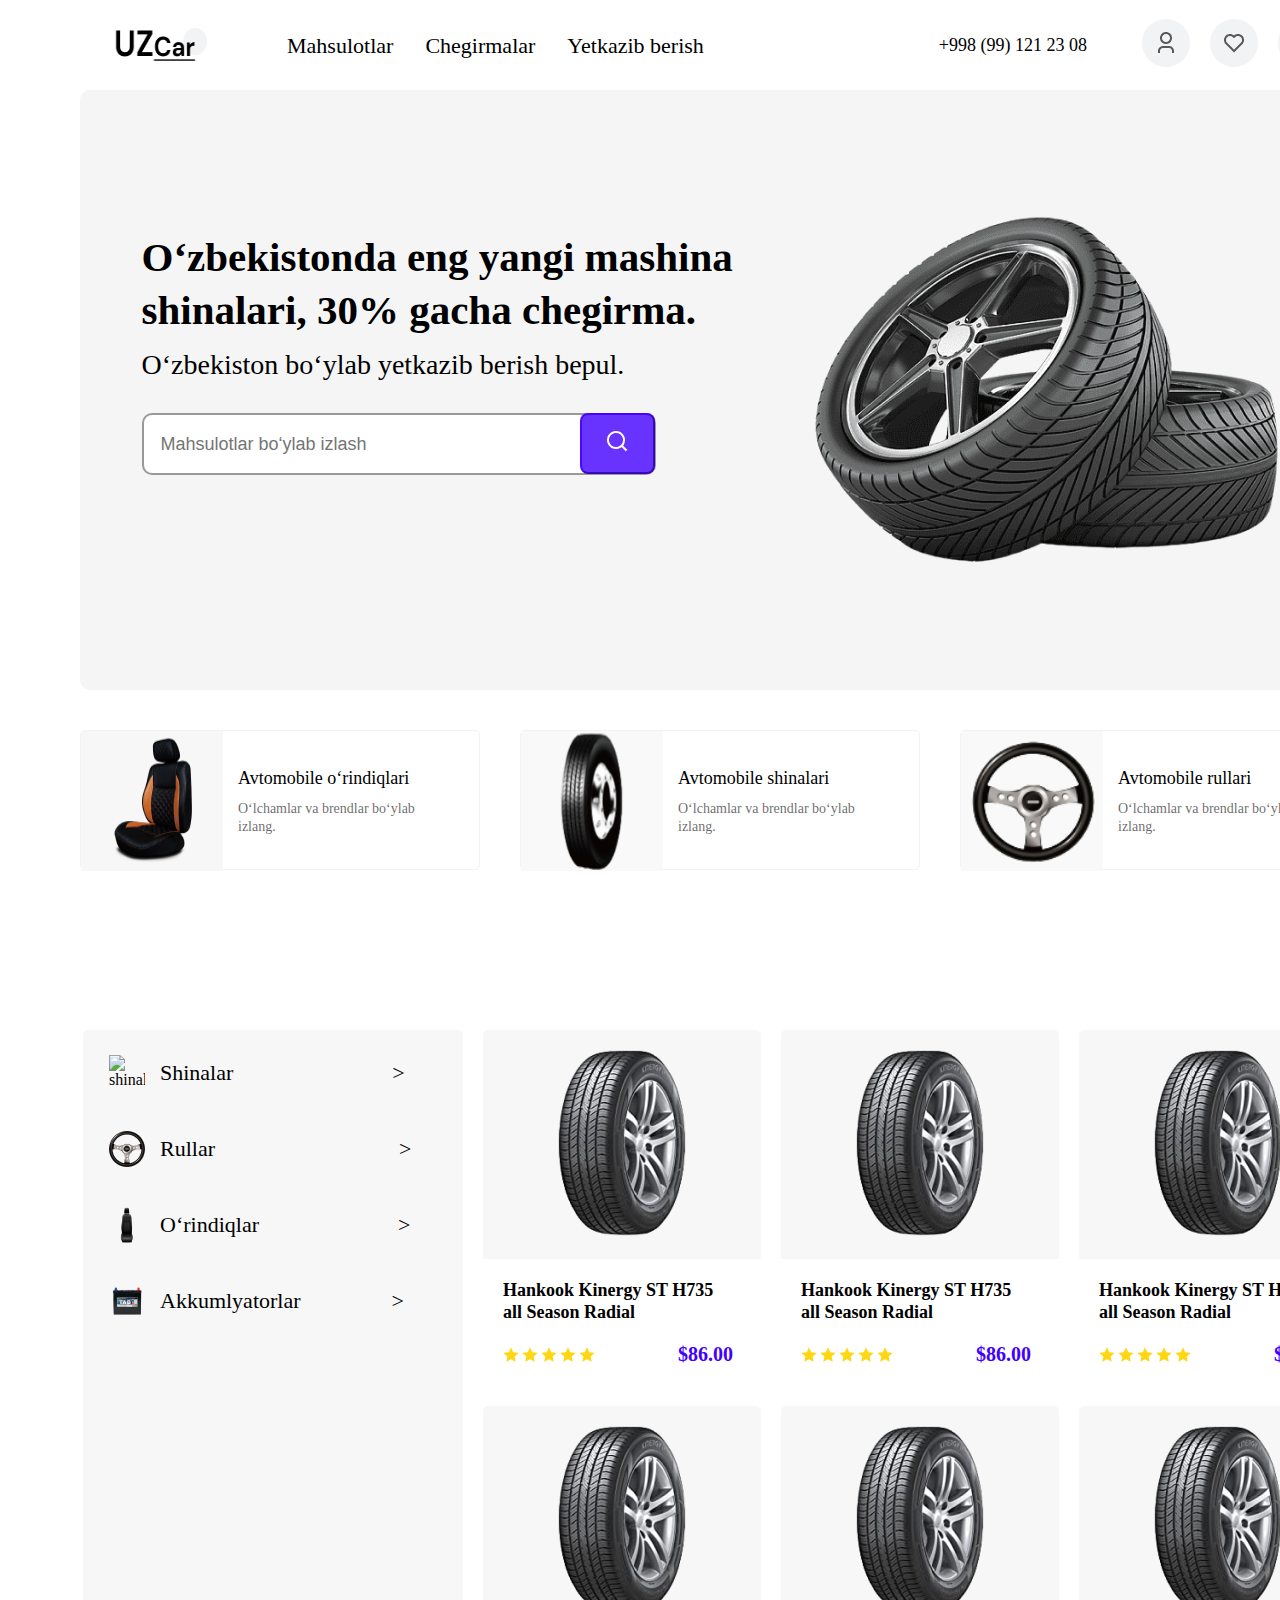
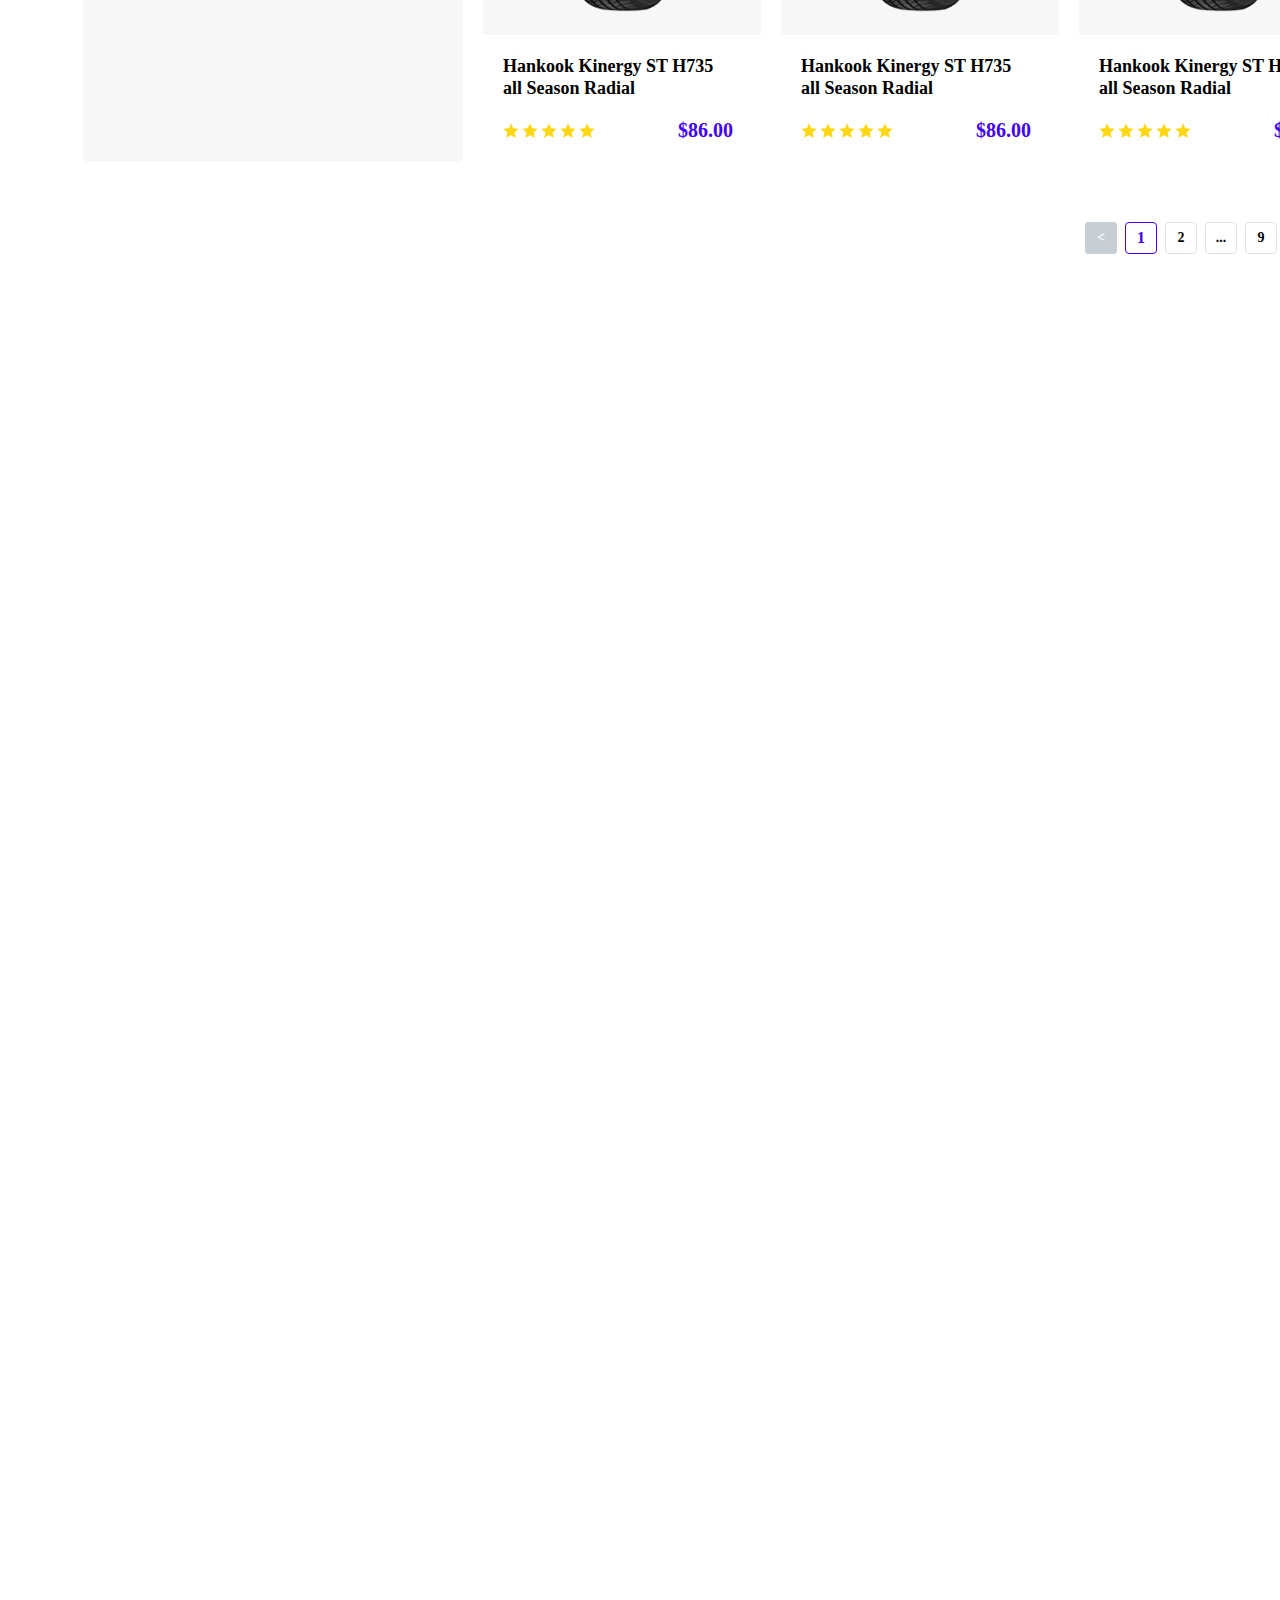
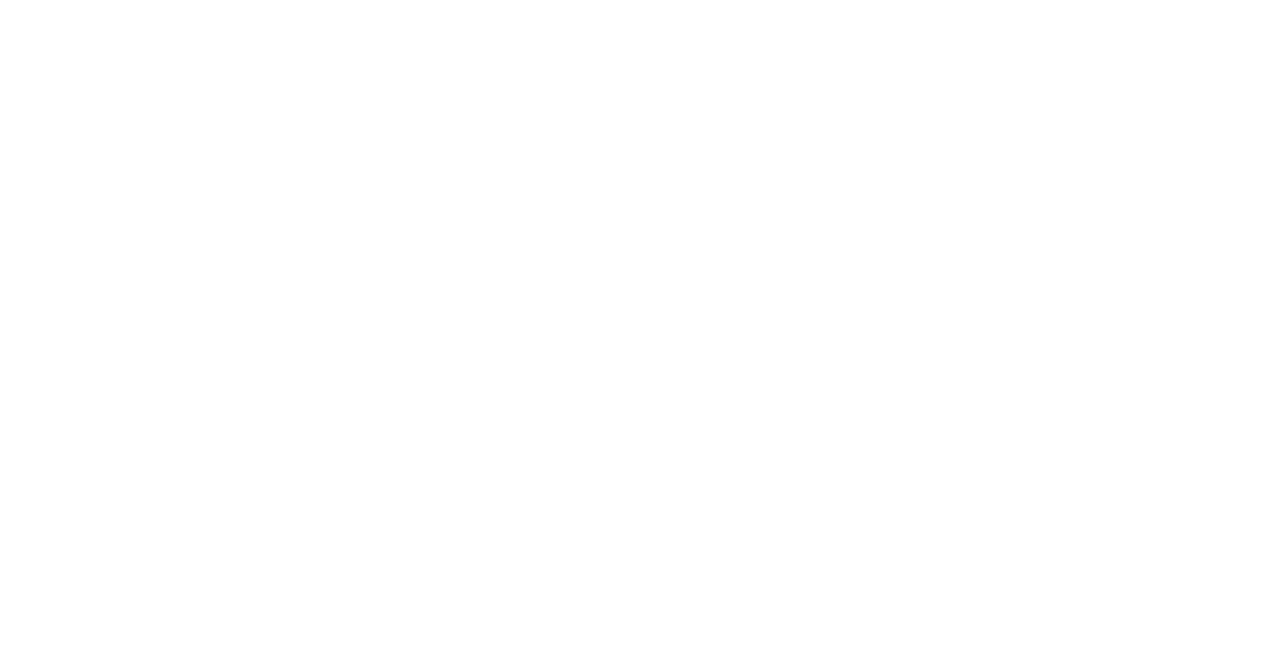
==== index.html @ 14542ab0 "my project" ====
<!DOCTYPE html>
<html lang="en">
<head>
    <meta charset="UTF-8">
    <meta http-equiv="X-UA-Compatible" content="IE=edge">
    <meta name="viewport" content="width=device-width, initial-scale=1.0">
    <title>Document</title>
    <link rel="stylesheet" href="style.css">
</head>
<body>
    <div class="wrapper">
        <header class="header">
            <div><a href="#"><img class="header-logo" src="./img/logo.png" alt="logo"></a></div>
            <div>
                <ul class="header-menu">
                    <li><a href="#">Mahsulotlar</a></li>
                    <li><a href="#">Chegirmalar</a></li>
                    <li><a href="#">Yetkazib berish</a></li>
                </ul>
            </div>
            <div class="header-phone"><a href="tel:+998 (99) 121 23 08">+998 (99) 121 23 08</a></div>
            <div>
                <ul class="header-vector">
                    <li><a href="#"><img src="./img/people.png" alt="people"></a></li>
                    <li><a href="#"><img src="./img/heart.png" alt="heart"></a></li>
                    <li><a href="#"><img src="./img/basket.png" alt="basket"></a></li>
                </ul>
            </div>
        </header>
        <div class="ractangle">
            <div class="ractangle-content">
                <p class="ractangle-content-title">O‘zbekistonda eng yangi mashina shinalari, 30% gacha chegirma.</p>
                <p class="ractangle-content-subtitle">O‘zbekiston bo‘ylab yetkazib berish bepul.</p>
                <div>
                    <input class="ractangle-input" type="search" placeholder="Mahsulotlar bo‘ylab izlash">
                    <button class="ractangle-btn" type="submit"><img src="./img/search.png" alt="search"></button>
                </div>
                <div class="ractangle-shadow"><img class="ractangle-shadow-img" src="./img/shadow.png" alt="shadow"></div>
            </div>
        </div>
        <div class="cards">
            <div class="cards-flex">
                <div class="cards-box"><a href="#"><img class="cards-img" src="img/chair.png" alt="chair"></a>
                    <div>
                        <a href="#"><p class="cards-box-content">Avtomobile o‘rindiqlari</p>
                        <p class="cards-box-content-title">O‘lchamlar va brendlar bo‘ylab izlang.</p></a>
                    </div>
                </div>
                <div class="cards-box"><a href="#"><img class="cards-img" src="img/tire.png" alt="tire"></a>
                    <div>
                        <a href="#"><p class="cards-box-content">Avtomobile shinalari</p>
                        <p class="cards-box-content-title">O‘lchamlar va brendlar bo‘ylab izlang.</p></a>
                    </div>
                </div>
                <div class="cards-box"><a href="#"><img class="cards-img" src="img/steering-wheel.png" alt="steering-wheel"></a>
                    <div>
                        <a href="#"><p class="cards-box-content">Avtomobile rullari</p>
                        <p class="cards-box-content-title">O‘lchamlar va brendlar bo‘ylab izlang.</p></a>
                    </div>
                </div>
            </div>
        </div>
        <section class="catalog">
            <nav class="catalog-menu">
                <div class="catalog-choise">
                    <ul>
                        <a href="#">
                            <li class="catalog-choise-menu"> 
                                <img class="catalog-product" src="/shop/img/shinalar.png" alt="shinalar">
                                <p class="catalog-product-title">Shinalar</p>
                                <p class="catalog-product-title-go">></p>
                            </li></a>
                        <a href="#"><li class="catalog-choise-menu">
                            <img class="catalog-product" src="./img/rullar.png" alt="rullar">
                            <p class="catalog-product-title-content">Rullar</p>
                            <p class="catalog-product-title-go">></p>
                        </li></a>
                        <a href="#"><li class="catalog-choise-menu">
                            <img class="catalog-product" src="./img/carchair.png" alt="carchair">
                            <p class="catalog-product-title-content-go">O‘rindiqlar</p>
                            <p class="catalog-product-title-go">></p>
                        </li></a>
                        <a href="#"><li class="catalog-choise-menu">
                            <img class="catalog-product" src="./img/akkumulator.png" alt="akkumulator">
                            <p class="catalog-product-title-content-go-site">Akkumlyatorlar</p>
                            <p class="catalog-product-title-go">></p>
                        </li></a>
                    </ul>
                </div>
            </nav>
                    <div class="catalog-cards">
                        <ul class="catalog-cards-primer">
                            <li class="catalog-card">
                                <div class="catalog-card-img-size">
                                    <a href="#"><img class="catalog-card-img" src="./img/wheelscatalog.png" alt="wheelscatalog">
                                </div>
                                <div class="catalog-card-content">
                                        <p class="catalog-card-content-title">Hankook Kinergy ST H735 all Season Radial</p></a>
                                    <div class="catalog-popularity">
                                        <img class="catalog-popularity-stars" src="./img/stars.png" alt="stars">
                                        <p class="catalog-popularity-price">$86.00</p>
                                    </div>
                                </div>
                            </li>
                            <li class="catalog-card">
                                <div class="catalog-card-img-size">
                                    <a href="#"><img class="catalog-card-img" src="./img/wheelscatalog.png" alt="wheelscatalog">
                                </div>
                                <div class="catalog-card-content">
                                    <p class="catalog-card-content-title">Hankook Kinergy ST H735 all Season Radial</p></a>
                                    <div class="catalog-popularity">
                                        <img class="catalog-popularity-stars" src="./img/stars.png" alt="stars">
                                        <p class="catalog-popularity-price">$86.00</p>
                                    </div>
                                </div>
                            </li>
                            <li class="catalog-card">
                                <div class="catalog-card-img-size">
                                    <a href="#"><img class="catalog-card-img" src="./img/wheelscatalog.png" alt="wheelscatalog">
                                </div>
                                <div class="catalog-card-content">
                                    <p class="catalog-card-content-title">Hankook Kinergy ST H735 all Season Radial</p></a>
                                    <div class="catalog-popularity">
                                        <img class="catalog-popularity-stars" src="./img/stars.png" alt="stars">
                                        <p class="catalog-popularity-price">$86.00</p>
                                    </div>
                                </div>
                            </li>
                            <li class="catalog-card">
                                <div class="catalog-card-img-size">
                                <a href="#"><img class="catalog-card-img" src="./img/wheelscatalog.png" alt="wheelscatalog">
                                </div>
                                <div class="catalog-card-content">
                                    <p class="catalog-card-content-title">Hankook Kinergy ST H735 all Season Radial</p></a>
                                    <div class="catalog-popularity">
                                        <img class="catalog-popularity-stars" src="./img/stars.png" alt="stars">
                                        <p class="catalog-popularity-price">$86.00</p>
                                    </div>
                                </div>
                            </li>
                            <li class="catalog-card">
                                <div class="catalog-card-img-size">
                                    <a href="#"><img class="catalog-card-img" src="./img/wheelscatalog.png" alt="wheelscatalog">
                                </div>
                                    <div class="catalog-card-content">
                                        <p class="catalog-card-content-title">Hankook Kinergy ST H735 all Season Radial</p></a>
                                        <div class="catalog-popularity">
                                            <img class="catalog-popularity-stars" src="./img/stars.png" alt="stars">
                                            <p class="catalog-popularity-price">$86.00</p>
                                    </div>
                                </div>
                            </li>
                            <li class="catalog-card">
                                <div class="catalog-card-img-size">
                                    <a href="#"><img class="catalog-card-img" src="./img/wheelscatalog.png" alt="wheelscatalog">
                                </div>
                                <div class="catalog-card-content">
                                    <p class="catalog-card-content-title">Hankook Kinergy ST H735 all Season Radial</p></a>
                                    <div class="catalog-popularity">
                                        <img class="catalog-popularity-stars" src="./img/stars.png" alt="stars">
                                        <p class="catalog-popularity-price">$86.00</p>
                                    </div>
                                </div>
                            </li>
                        </ul>
                        <nav class="catalog-navigation">
                            <ul class="catalog-navigation-content">
                                <li class="catalog-navigation-content-title">
                                    <div class="catalog-navigation-background"><a class="catalog-navigation-text" href="#">&lt;</a></div></li>
                                <li class="catalog-navigation-content-subtitle">
                                    <div class="catalog-navigation-background-one"><a class="catalog-navigation-text-one" href="#">1</a></div></li>
                                <li class="catalog-navigation-content-title-number">
                                    <div class="catalog-navigation-background-black"><a href="#">2</a></div></li>
                                <li class="catalog-navigation-content-title-number">
                                    <div class="catalog-navigation-background-black"><a href="#">...</a></div></li>
                                <li class="catalog-navigation-content-title-number">
                                    <div class="catalog-navigation-background-black"><a href="#">9</a></div></li>
                                <li class="catalog-navigation-content-title-number">
                                    <div class="catalog-navigation-background-black"><a href="#">10</a></div></li>
                                <li class="catalog-navigation-content-title-stop">
                                    <div class="catalog-navigation-background-end"><a class="catalog-navigation-text-end" href="#">></a></div></li>
                            </ul>
                        </nav>
                    </div>  
        </section>
    </div>
</body>
</html>
---- style.css ----
* {
  margin: 0;
  padding: 0;
  box-sizing: border-box;
}

@font-face {
  font-family: "DMSans";
  src: url(./fonts/DMSans-regular.ttf);
}
.wrapper {
  width: 1440px;
  height: 3872px;
  font-family: "DMSans";
}

li {
  list-style-type: none;
}

a {
  text-decoration: none;
  color: black;
}

* {
  margin: 0;
  padding: 0;
  box-sizing: border-box;
}

.header {
  display: flex;
  align-items: center;
  justify-content: center;
}

.header {
  width: 1440px;
  height: 90px;
}
.header-logo {
  width: 93px;
  height: 47px;
  margin-right: 80px;
}
.header-menu {
  display: flex;
  gap: 32px;
  font-weight: 500;
  margin-right: 235px;
  font-size: 22px;
  line-height: 29px;
}
.header-phone {
  font-weight: 500;
  font-size: 18px;
  line-height: 23px;
  margin-right: 55px;
}
.header-vector {
  display: flex;
  gap: 20px;
}

.ractangle {
  width: 1281px;
  height: 600px;
  margin-left: auto;
  margin-right: auto;
  background-color: #F5F5F5;
  border-radius: 10px;
  background-image: url(img/wheels.png);
  background-repeat: no-repeat;
  background-position: 550px 95px;
}
.ractangle-content {
  padding-top: 141px;
  padding-left: 62px;
  position: absolute;
  z-index: 1;
}
.ractangle-content-title {
  font-weight: 700;
  font-size: 41px;
  line-height: 53px;
  width: 627px;
  margin-bottom: 10px;
}
.ractangle-content-subtitle {
  font-weight: 400;
  font-size: 28px;
  line-height: 36px;
  margin-bottom: 30px;
}
.ractangle-input {
  width: 514px;
  height: 62px;
  border: 2px solid rgba(0, 0, 0, 0.4);
  border-radius: 10px;
  font-size: 18px;
  line-height: 23px;
  padding-left: 17px;
  padding-right: 80px;
  position: absolute;
}
.ractangle-btn {
  width: 75px;
  height: 61px;
  background: rgba(66, 0, 255, 0.8);
  border-radius: 8px;
  border-color: rgba(66, 0, 255, 0.8);
  font-size: 20px;
  z-index: 1;
  position: relative;
  margin-left: 438px;
}
.ractangle-shadow {
  width: 1281px;
  height: 102px;
}
.ractangle-shadow-img {
  width: 583px;
  height: 105px;
  padding-left: 630px;
}

* {
  padding: 0;
  margin: 0;
  box-sizing: border-box;
}

.cards {
  width: 100%;
  height: 260px;
  display: flex;
  justify-content: center;
  padding-top: 40px;
  margin-bottom: 80px;
}
.cards-flex {
  display: flex;
  gap: 40px;
}
.cards-img {
  width: 142px;
  height: 140px;
  float: left;
  background: #F9F9F9;
  margin-right: 15px;
}
.cards-box {
  width: 400px;
  height: 140px;
  background: #FFFFFF;
  border: 1.5px solid #F2F2F2;
  border-radius: 5px;
}
.cards-box-content {
  font-weight: 500;
  font-size: 18px;
  line-height: 23px;
  margin-top: 36px;
  margin-bottom: 10px;
  font-family: "DM Sans";
}
.cards-box-content-title {
  font-size: 14px;
  line-height: 18px;
  color: rgba(0, 0, 0, 0.6);
  margin-right: 33px;
  font-family: "DM Sans";
  font-weight: 500;
}

* {
  margin: 0;
  padding: 0;
  box-sizing: border-box;
}

.catalog-product-title-content-go-site, .catalog-product-title-content-go, .catalog-product-title-content, .catalog-product-title {
  font-weight: 500;
  font-size: 22px;
  line-height: 20px;
  display: flex;
  align-items: center;
}

.catalog-navigation-background-one, .catalog-navigation-background-black, .catalog-navigation-background-end, .catalog-navigation-background {
  width: 32px;
  height: 32px;
  display: flex;
  justify-content: center;
  align-items: center;
  border-radius: 4px;
}

.catalog {
  width: 1274px;
  height: 804px;
  margin-left: auto;
  margin-right: auto;
  display: flex;
}
.catalog-menu {
  width: 380px;
  height: 732px;
  background: #F7F7F7;
  border-radius: 5px;
}
.catalog-choise-menu {
  width: 358px;
  height: 76px;
  display: flex;
  padding-top: 10px;
  padding-left: 11px;
  border-radius: 5px;
}
.catalog-choise-menu:hover {
  background-color: #4200FF;
  color: white;
}
.catalog-product {
  width: 36px;
  height: 36px;
  margin: 15px;
}
.catalog-product-title {
  margin-right: 159px;
}
.catalog-product-title-content {
  margin-right: 184px;
}
.catalog-product-title-content-go {
  margin-right: 139px;
}
.catalog-product-title-content-go-site {
  margin-right: 91px;
}
.catalog-product-title-go {
  font-size: 22px;
  display: flex;
  align-items: center;
}
.catalog-cards {
  width: 894px;
  height: 734px;
  display: flex;
  flex-wrap: wrap;
  gap: 20px;
}
.catalog-cards-primer {
  display: flex;
  flex-wrap: wrap;
  gap: 20px;
  margin-left: 20px;
}
.catalog-card {
  width: 278px;
  height: 356px;
}
.catalog-card-img {
  width: 128px;
  height: 186px;
}
.catalog-card-img-size {
  width: 278px;
  height: 229px;
  background: #F7F7F7;
  border-radius: 5px 5px 0px 0px;
  display: flex;
  justify-content: center;
  align-items: center;
}
.catalog-card-content {
  width: 222px;
  margin: 20px 20px;
}
.catalog-card-content-title {
  font-size: 18px;
  line-height: 22px;
  font-weight: bold;
}
.catalog-popularity {
  display: flex;
  gap: 83px;
}
.catalog-popularity-stars {
  width: 92px;
  height: 16px;
  margin-top: 24px;
}
.catalog-popularity-price {
  font-weight: bold;
  font-size: 20px;
  line-height: 23px;
  color: #4200FF;
  margin-top: 20px;
}
.catalog-navigation {
  width: 100%;
  display: flex;
  justify-content: flex-end;
  padding-top: 40px;
}
.catalog-navigation-text {
  color: white;
  font-size: 14px;
  line-height: 20px;
  font-weight: bold;
}
.catalog-navigation-text-one {
  color: #4200FF;
  font-weight: bold;
}
.catalog-navigation-text-end {
  color: #C4CDD5;
  font-size: 14px;
  line-height: 20px;
  font-weight: bold;
}
.catalog-navigation-background {
  background-color: #919EAB;
  border-color: #919EAB;
}
.catalog-navigation-background-end {
  border: 1px solid #DFE3E8;
}
.catalog-navigation-background-black {
  border: 1px solid #DFE3E8;
  font-size: 14px;
  line-height: 20px;
  font-weight: bold;
}
.catalog-navigation-background-one {
  border: 1px solid #4200FF;
}
.catalog-navigation-content {
  display: flex;
  flex-wrap: wrap;
  gap: 8px;
}
.catalog-navigation-content-title {
  background: #919EAB;
  opacity: 0.5;
  border-radius: 4px;
}/*# sourceMappingURL=style.css.map */
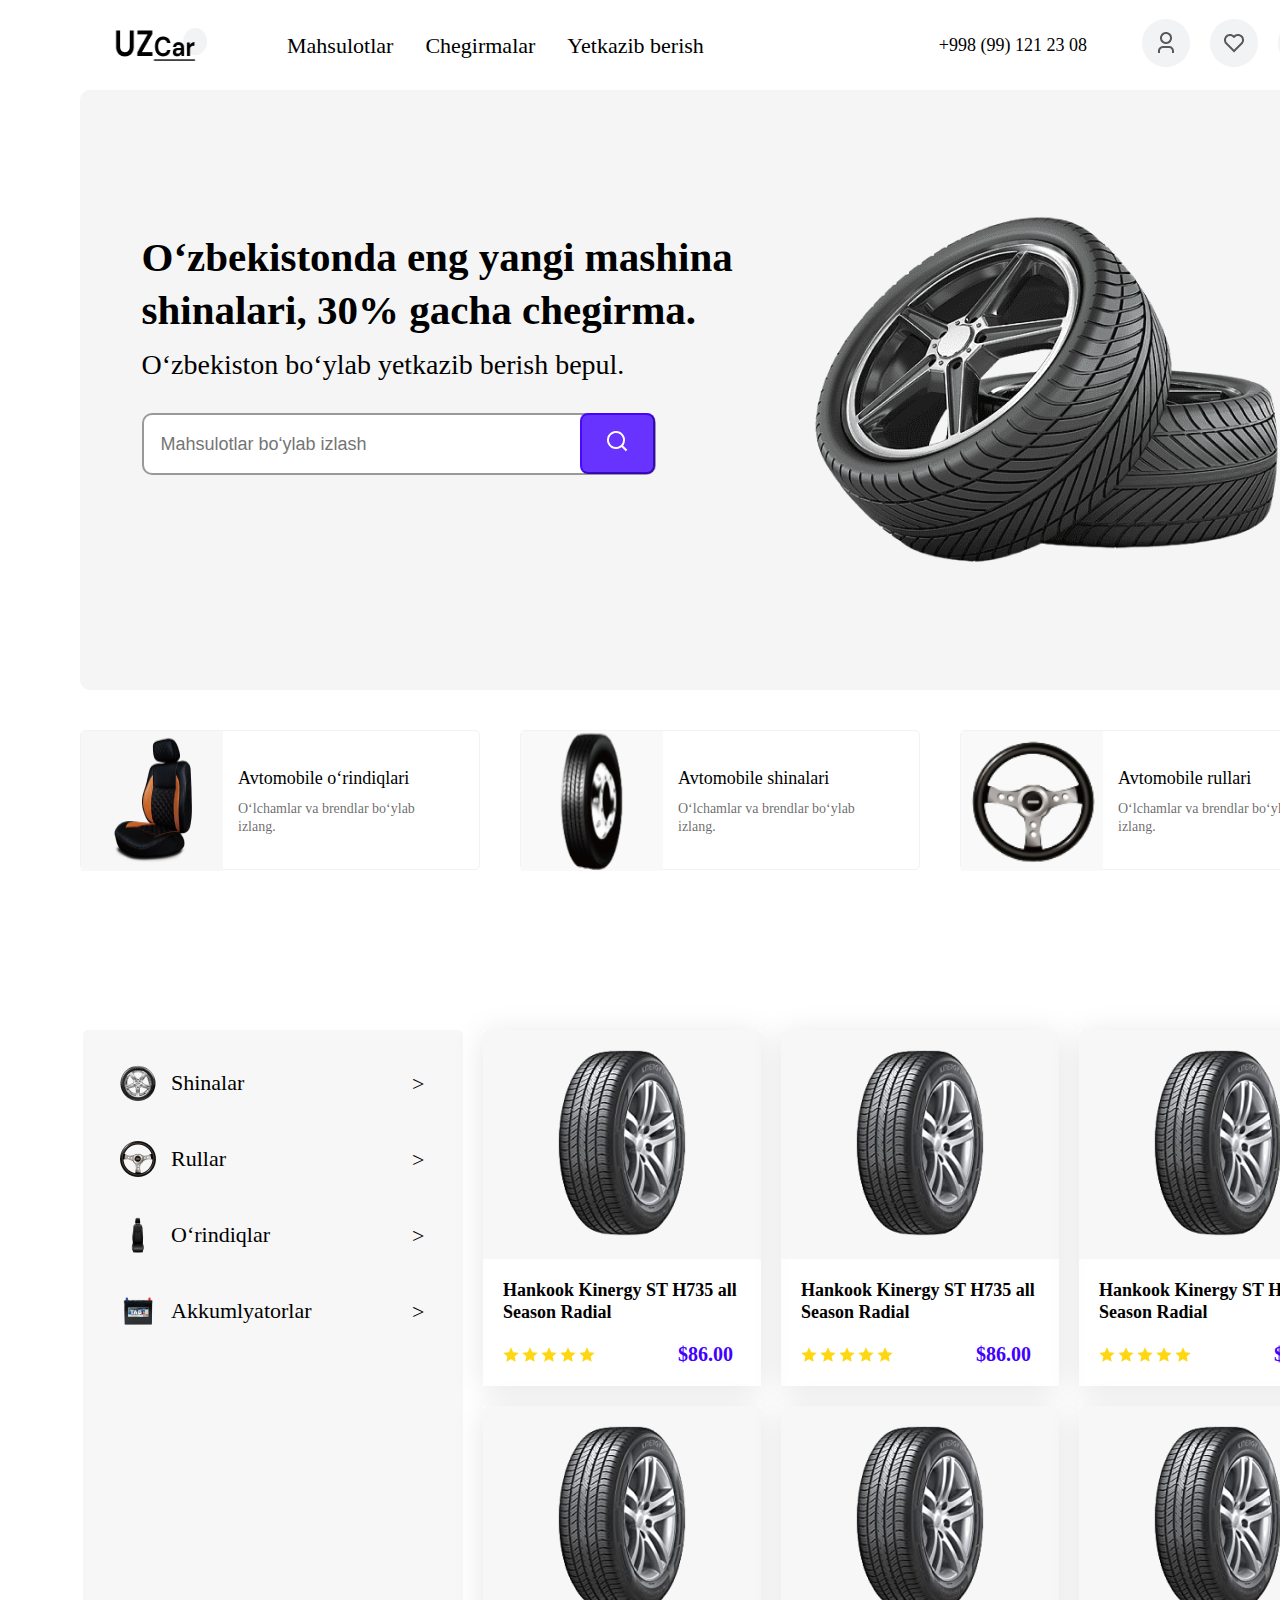
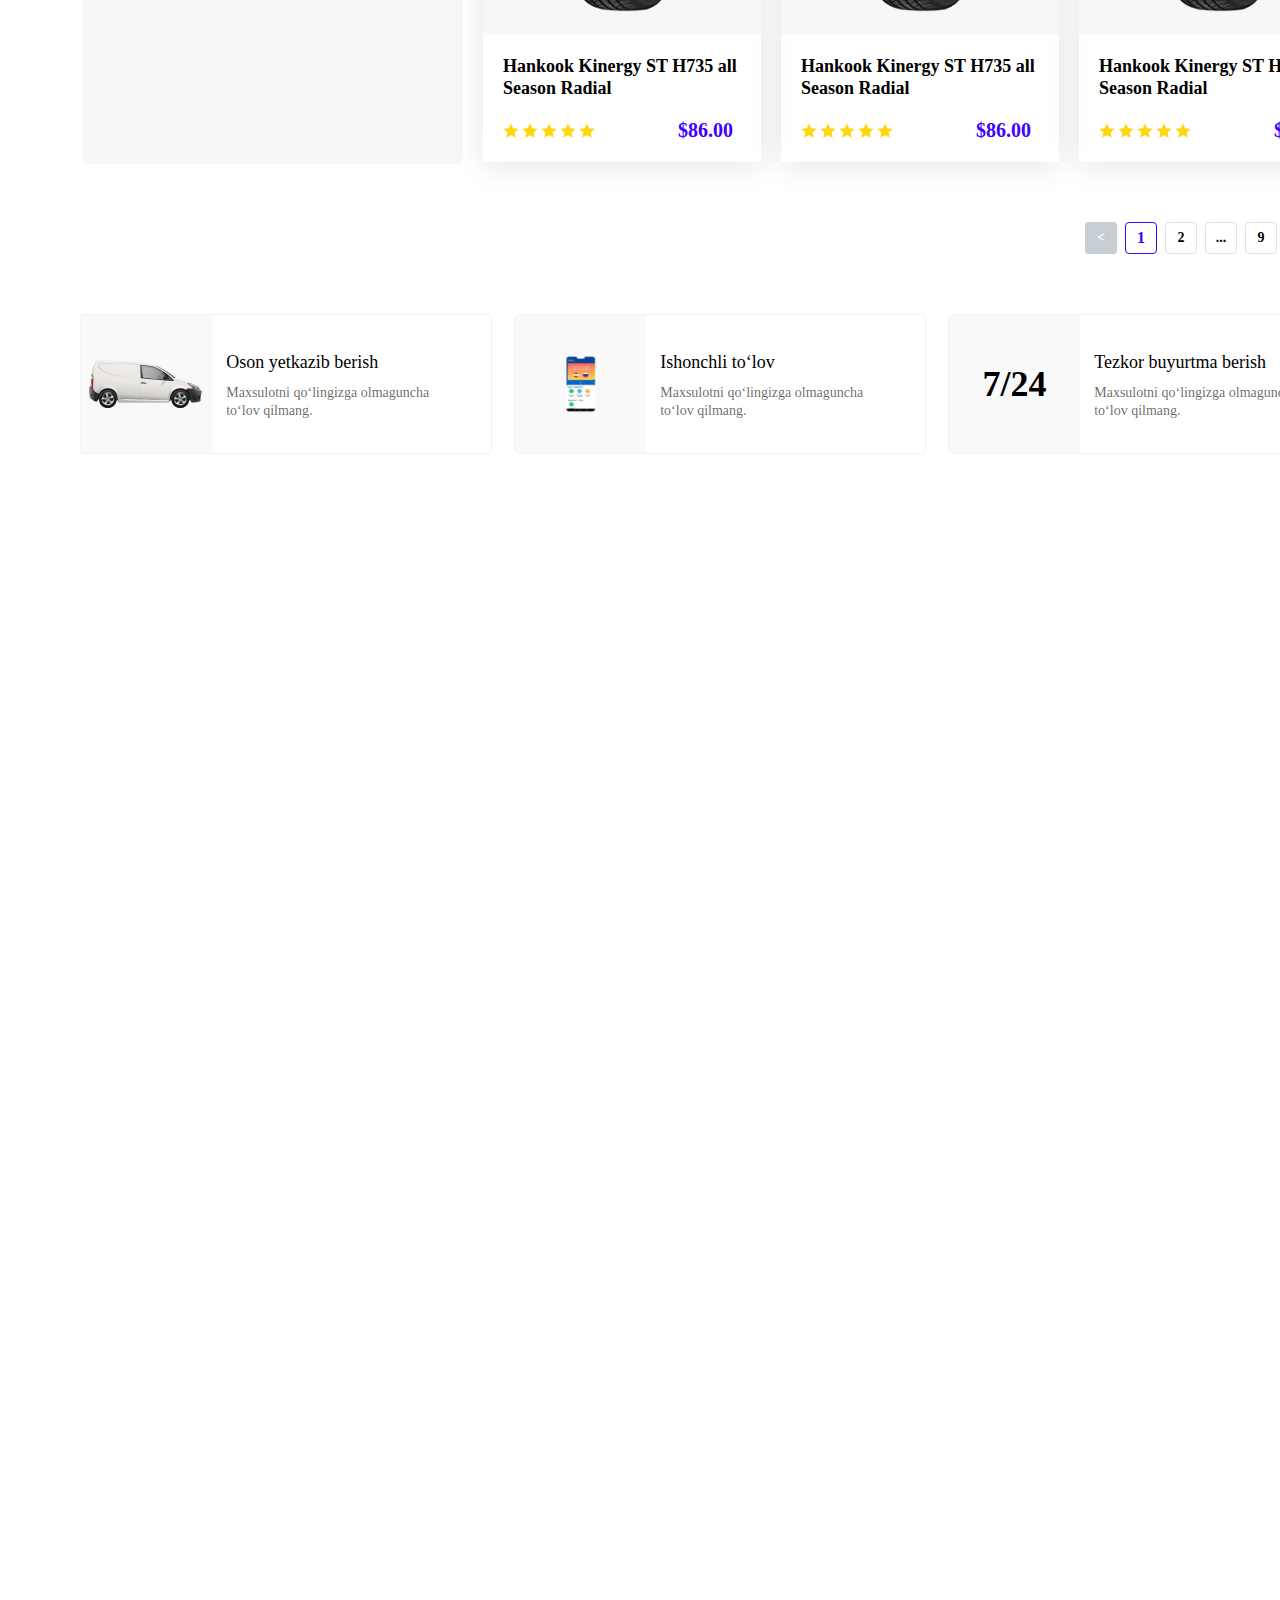
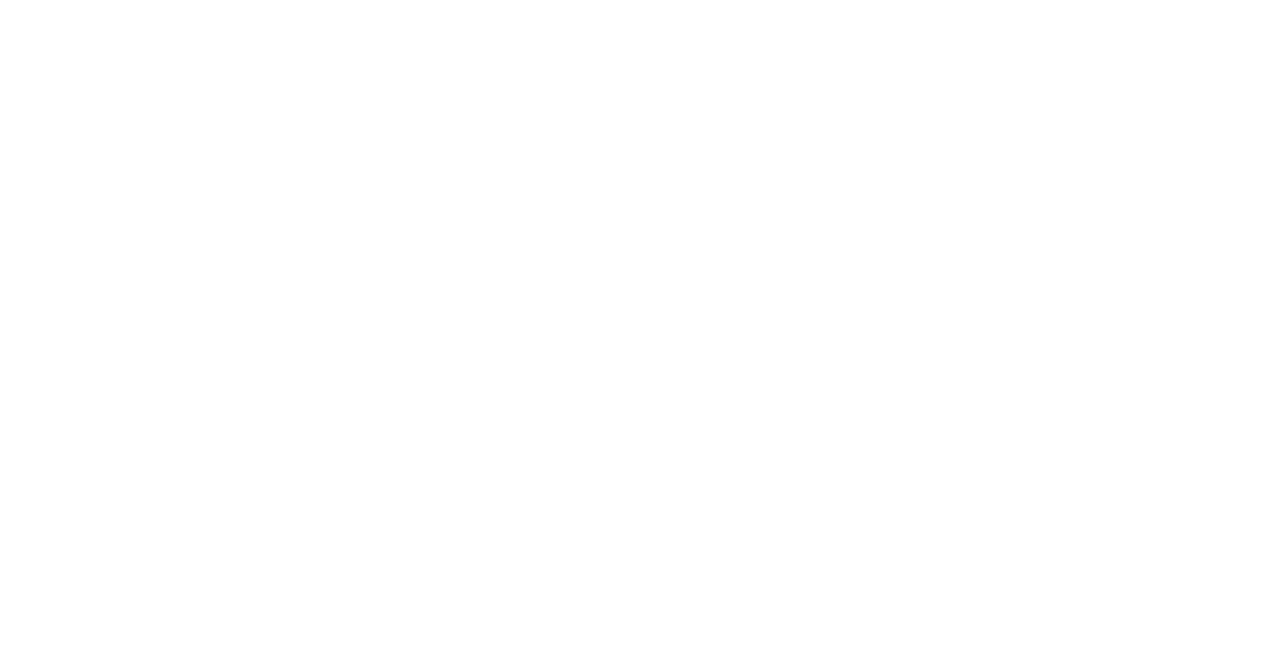
==== commit 6a1cbcae: "section servise" ====
--- a/index.html
+++ b/index.html
@@ -62,127 +62,177 @@
         </div>
         <section class="catalog">
             <nav class="catalog-menu">
-                <div class="catalog-choise">
+                <div class="catalog-choise-menu-cursor">
                     <ul>
-                        <a href="#">
-                            <li class="catalog-choise-menu"> 
-                                <img class="catalog-product" src="/shop/img/shinalar.png" alt="shinalar">
-                                <p class="catalog-product-title">Shinalar</p>
-                                <p class="catalog-product-title-go">></p>
-                            </li></a>
-                        <a href="#"><li class="catalog-choise-menu">
-                            <img class="catalog-product" src="./img/rullar.png" alt="rullar">
-                            <p class="catalog-product-title-content">Rullar</p>
-                            <p class="catalog-product-title-go">></p>
-                        </li></a>
-                        <a href="#"><li class="catalog-choise-menu">
-                            <img class="catalog-product" src="./img/carchair.png" alt="carchair">
-                            <p class="catalog-product-title-content-go">O‘rindiqlar</p>
-                            <p class="catalog-product-title-go">></p>
-                        </li></a>
-                        <a href="#"><li class="catalog-choise-menu">
-                            <img class="catalog-product" src="./img/akkumulator.png" alt="akkumulator">
-                            <p class="catalog-product-title-content-go-site">Akkumlyatorlar</p>
-                            <p class="catalog-product-title-go">></p>
-                        </li></a>
+                        <li class="catalog-choise-menu">
+                            <div>
+                                <a class="catalog-choise-menu-products" href="#">
+                                    <img class="catalog-product" src="./img/shinalar.png" alt="shinalar">
+                                    <p class="catalog-product-title">Shinalar</p>
+                                </a>
+                            </div>
+                        </li>
+                        <li class="catalog-choise-menu">
+                            <div>
+                                <a class="catalog-choise-menu-products" href="#">
+                                    <img class="catalog-product" src="./img/rullar.png" alt="rullar">
+                                    <p class="catalog-product-title">Rullar</p>
+                                </a>
+                            </div>
+                        </li>
+                        <li class="catalog-choise-menu">
+                            <div>
+                                <a class="catalog-choise-menu-products" href="#">
+                                    <img class="catalog-product" src="./img/carchair.png" alt="carchair">
+                                    <p class="catalog-product-title">O‘rindiqlar</p>
+                                </a>
+                            </div>
+                        </li>
+                        <li class="catalog-choise-menu">
+                            <div>
+                                <a class="catalog-choise-menu-products" href="#">
+                                    <img class="catalog-product" src="./img/akkumulator.png" alt="akkumulator">
+                                    <p class="catalog-product-title">Akkumlyatorlar</p>
+                                </a>
+                            </div>
+                        </li>
                     </ul>
                 </div>
             </nav>
-                    <div class="catalog-cards">
-                        <ul class="catalog-cards-primer">
-                            <li class="catalog-card">
-                                <div class="catalog-card-img-size">
-                                    <a href="#"><img class="catalog-card-img" src="./img/wheelscatalog.png" alt="wheelscatalog">
-                                </div>
-                                <div class="catalog-card-content">
-                                        <p class="catalog-card-content-title">Hankook Kinergy ST H735 all Season Radial</p></a>
-                                    <div class="catalog-popularity">
-                                        <img class="catalog-popularity-stars" src="./img/stars.png" alt="stars">
-                                        <p class="catalog-popularity-price">$86.00</p>
-                                    </div>
-                                </div>
-                            </li>
-                            <li class="catalog-card">
-                                <div class="catalog-card-img-size">
-                                    <a href="#"><img class="catalog-card-img" src="./img/wheelscatalog.png" alt="wheelscatalog">
-                                </div>
-                                <div class="catalog-card-content">
-                                    <p class="catalog-card-content-title">Hankook Kinergy ST H735 all Season Radial</p></a>
-                                    <div class="catalog-popularity">
-                                        <img class="catalog-popularity-stars" src="./img/stars.png" alt="stars">
-                                        <p class="catalog-popularity-price">$86.00</p>
-                                    </div>
-                                </div>
-                            </li>
-                            <li class="catalog-card">
-                                <div class="catalog-card-img-size">
-                                    <a href="#"><img class="catalog-card-img" src="./img/wheelscatalog.png" alt="wheelscatalog">
-                                </div>
-                                <div class="catalog-card-content">
-                                    <p class="catalog-card-content-title">Hankook Kinergy ST H735 all Season Radial</p></a>
-                                    <div class="catalog-popularity">
-                                        <img class="catalog-popularity-stars" src="./img/stars.png" alt="stars">
-                                        <p class="catalog-popularity-price">$86.00</p>
-                                    </div>
-                                </div>
-                            </li>
-                            <li class="catalog-card">
-                                <div class="catalog-card-img-size">
-                                <a href="#"><img class="catalog-card-img" src="./img/wheelscatalog.png" alt="wheelscatalog">
-                                </div>
-                                <div class="catalog-card-content">
-                                    <p class="catalog-card-content-title">Hankook Kinergy ST H735 all Season Radial</p></a>
-                                    <div class="catalog-popularity">
-                                        <img class="catalog-popularity-stars" src="./img/stars.png" alt="stars">
-                                        <p class="catalog-popularity-price">$86.00</p>
-                                    </div>
-                                </div>
-                            </li>
-                            <li class="catalog-card">
-                                <div class="catalog-card-img-size">
-                                    <a href="#"><img class="catalog-card-img" src="./img/wheelscatalog.png" alt="wheelscatalog">
-                                </div>
-                                    <div class="catalog-card-content">
-                                        <p class="catalog-card-content-title">Hankook Kinergy ST H735 all Season Radial</p></a>
-                                        <div class="catalog-popularity">
-                                            <img class="catalog-popularity-stars" src="./img/stars.png" alt="stars">
-                                            <p class="catalog-popularity-price">$86.00</p>
-                                    </div>
-                                </div>
-                            </li>
-                            <li class="catalog-card">
-                                <div class="catalog-card-img-size">
-                                    <a href="#"><img class="catalog-card-img" src="./img/wheelscatalog.png" alt="wheelscatalog">
-                                </div>
-                                <div class="catalog-card-content">
-                                    <p class="catalog-card-content-title">Hankook Kinergy ST H735 all Season Radial</p></a>
-                                    <div class="catalog-popularity">
-                                        <img class="catalog-popularity-stars" src="./img/stars.png" alt="stars">
-                                        <p class="catalog-popularity-price">$86.00</p>
-                                    </div>
-                                </div>
-                            </li>
-                        </ul>
-                        <nav class="catalog-navigation">
-                            <ul class="catalog-navigation-content">
-                                <li class="catalog-navigation-content-title">
-                                    <div class="catalog-navigation-background"><a class="catalog-navigation-text" href="#">&lt;</a></div></li>
-                                <li class="catalog-navigation-content-subtitle">
-                                    <div class="catalog-navigation-background-one"><a class="catalog-navigation-text-one" href="#">1</a></div></li>
-                                <li class="catalog-navigation-content-title-number">
-                                    <div class="catalog-navigation-background-black"><a href="#">2</a></div></li>
-                                <li class="catalog-navigation-content-title-number">
-                                    <div class="catalog-navigation-background-black"><a href="#">...</a></div></li>
-                                <li class="catalog-navigation-content-title-number">
-                                    <div class="catalog-navigation-background-black"><a href="#">9</a></div></li>
-                                <li class="catalog-navigation-content-title-number">
-                                    <div class="catalog-navigation-background-black"><a href="#">10</a></div></li>
-                                <li class="catalog-navigation-content-title-stop">
-                                    <div class="catalog-navigation-background-end"><a class="catalog-navigation-text-end" href="#">></a></div></li>
-                            </ul>
-                        </nav>
-                    </div>  
+            <div class="catalog-cards">
+                <div class="catalog-cards-primer">
+                    <div class="catalog-card">
+                        <div class="catalog-card-img-size">
+                            <a href="#"><img class="catalog-card-img" src="./img/wheelscatalog.png" alt="wheelscatalog">
+                        </div>
+                        <div class="catalog-card-content">
+                                <p class="catalog-card-content-title">Hankook Kinergy ST H735 all Season Radial</p></a>
+                            <div class="catalog-popularity">
+                                <img class="catalog-popularity-stars" src="./img/stars.png" alt="stars">
+                                <p class="catalog-popularity-price">$86.00</p>
+                            </div>
+                        </div>
+                    </div>
+                    <div class="catalog-card">
+                        <div class="catalog-card-img-size">
+                            <a href="#"><img class="catalog-card-img" src="./img/wheelscatalog.png" alt="wheelscatalog">
+                        </div>
+                        <div class="catalog-card-content">
+                            <p class="catalog-card-content-title">Hankook Kinergy ST H735 all Season Radial</p></a>
+                            <div class="catalog-popularity">
+                                <img class="catalog-popularity-stars" src="./img/stars.png" alt="stars">
+                                <p class="catalog-popularity-price">$86.00</p>
+                            </div>
+                        </div>
+                    </div>
+                    <div class="catalog-card">
+                        <div class="catalog-card-img-size">
+                            <a href="#"><img class="catalog-card-img" src="./img/wheelscatalog.png" alt="wheelscatalog">
+                        </div>
+                        <div class="catalog-card-content">
+                            <p class="catalog-card-content-title">Hankook Kinergy ST H735 all Season Radial</p></a>
+                            <div class="catalog-popularity">
+                                <img class="catalog-popularity-stars" src="./img/stars.png" alt="stars">
+                                <p class="catalog-popularity-price">$86.00</p>
+                            </div>
+                        </div>
+                    </div>
+                    <div class="catalog-card">
+                        <div class="catalog-card-img-size">
+                        <a href="#"><img class="catalog-card-img" src="./img/wheelscatalog.png" alt="wheelscatalog">
+                        </div>
+                        <div class="catalog-card-content">
+                            <p class="catalog-card-content-title">Hankook Kinergy ST H735 all Season Radial</p></a>
+                            <div class="catalog-popularity">
+                                <img class="catalog-popularity-stars" src="./img/stars.png" alt="stars">
+                                <p class="catalog-popularity-price">$86.00</p>
+                            </div>
+                        </div>
+                    </div>
+                    <div class="catalog-card">
+                        <div class="catalog-card-img-size">
+                            <a href="#"><img class="catalog-card-img" src="./img/wheelscatalog.png" alt="wheelscatalog">
+                        </div>
+                        <div class="catalog-card-content">
+                            <p class="catalog-card-content-title">Hankook Kinergy ST H735 all Season Radial</p></a>
+                            <div class="catalog-popularity">
+                                <img class="catalog-popularity-stars" src="./img/stars.png" alt="stars">
+                                <p class="catalog-popularity-price">$86.00</p>
+                            </div>
+                        </div>
+                    </div>
+                    <div class="catalog-card">
+                        <div class="catalog-card-img-size">
+                            <a href="#"><img class="catalog-card-img" src="./img/wheelscatalog.png" alt="wheelscatalog">
+                        </div>
+                        <div class="catalog-card-content">
+                            <p class="catalog-card-content-title">Hankook Kinergy ST H735 all Season Radial</p></a>
+                            <div class="catalog-popularity">
+                                <img class="catalog-popularity-stars" src="./img/stars.png" alt="stars">
+                                <p class="catalog-popularity-price">$86.00</p>
+                            </div>
+                        </div>
+                    </div>
+                </div>
+                <div class="catalog-navigation">
+                    <div class="catalog-navigation-content">
+                        <div class="catalog-navigation-content-title">
+                            <div class="catalog-navigation-background"><a class="catalog-navigation-text" href="#">&lt;</a></div>
+                        </div>
+                        <div class="catalog-navigation-content-subtitle">
+                            <div class="catalog-navigation-background-one"><a class="catalog-navigation-text-one" href="#">1</a></div>
+                        </div>
+                        <div class="catalog-navigation-content-title-number">
+                            <div class="catalog-navigation-background-black"><a href="#">2</a></div>
+                        </div>
+                        <div class="catalog-navigation-content-title-number">
+                            <div class="catalog-navigation-background-black"><a href="#">...</a></div>
+                        </div>
+                        <div class="catalog-navigation-content-title-number">
+                            <div class="catalog-navigation-background-black"><a href="#">9</a></div>
+                        </div>
+                        <div class="catalog-navigation-content-title-number">
+                            <div class="catalog-navigation-background-black"><a href="#">10</a></div>
+                        </div>
+                        <div class="catalog-navigation-content-title-stop">
+                            <div class="catalog-navigation-background-end"><a class="catalog-navigation-text-end" href="#">&gt;</a></div>
+                        </div>
+                    </div>
+                </div>  
+            </div>
         </section>
+        <section class="service">
+            <div class="service-flex">
+                <div class="service-border">
+                    <div class="service-img-background">
+                        <img class="service-img" src="./img/bus.png" alt="bus">
+                    </div>
+                    <div class="service-content">
+                        <p class="service-content-title">Oson yetkazib berish</p>
+                        <p class="service-content-subtitle">Maxsulotni qo‘lingizga olmaguncha to‘lov qilmang.</p>
+                    </div>
+                </div>
+                <div class="service-border">
+                    <div class="service-img-background">
+                        <img class="service-img" src="./img/phone.png" alt="phone">
+                    </div>
+                    <div class="service-content">
+                        <p class="service-content-title">Ishonchli to‘lov</p>
+                        <p class="service-content-subtitle">Maxsulotni qo‘lingizga olmaguncha to‘lov qilmang.</p>
+                    </div>
+                </div>
+                <div class="service-border">
+                    <div class="service-img-background">
+                        <h1 class="service-24">7/24
+                    </div>
+                    <div class="service-content">
+                        <p class="service-content-title">Tezkor buyurtma berish</p>
+                        <p class="service-content-subtitle">Maxsulotni qo‘lingizga olmaguncha to‘lov qilmang.</p>
+                    </div>
+                </div>
+            </div>
+        </section>
+        
     </div>
 </body>
 </html>--- a/style.css
+++ b/style.css
@@ -174,12 +174,6 @@
   font-weight: 500;
 }
 
-* {
-  margin: 0;
-  padding: 0;
-  box-sizing: border-box;
-}
-
 .catalog-product-title-content-go-site, .catalog-product-title-content-go, .catalog-product-title-content, .catalog-product-title {
   font-weight: 500;
   font-size: 22px;
@@ -199,16 +193,15 @@
 
 .catalog {
   width: 1274px;
-  height: 804px;
   margin-left: auto;
   margin-right: auto;
   display: flex;
 }
 .catalog-menu {
   width: 380px;
-  height: 732px;
   background: #F7F7F7;
   border-radius: 5px;
+  padding: 10px 11px;
 }
 .catalog-choise-menu {
   width: 358px;
@@ -218,9 +211,24 @@
   padding-left: 11px;
   border-radius: 5px;
 }
+.catalog-choise-menu-cursor {
+  position: relative;
+}
+.catalog-choise-menu::after {
+  content: ">";
+  font-size: 22px;
+  width: 10px;
+  height: 16px;
+  position: absolute;
+  right: 30px;
+  padding-top: 21px;
+}
 .catalog-choise-menu:hover {
   background-color: #4200FF;
   color: white;
+}
+.catalog-choise-menu-products {
+  display: flex;
 }
 .catalog-product {
   width: 36px;
@@ -259,7 +267,7 @@
 }
 .catalog-card {
   width: 278px;
-  height: 356px;
+  box-shadow: 0px 4px 30px rgba(0, 0, 0, 0.1);
 }
 .catalog-card-img {
   width: 128px;
@@ -275,8 +283,11 @@
   align-items: center;
 }
 .catalog-card-content {
-  width: 222px;
-  margin: 20px 20px;
+  min-height: 127px;
+  display: flex;
+  flex-direction: column;
+  justify-content: space-between;
+  padding: 20px;
 }
 .catalog-card-content-title {
   font-size: 18px;
@@ -346,4 +357,61 @@
   background: #919EAB;
   opacity: 0.5;
   border-radius: 4px;
+}
+
+.service {
+  width: 1280px;
+  height: 140px;
+  margin-left: auto;
+  margin-right: auto;
+  margin-top: 150px;
+  margin-bottom: 81px;
+  display: flex;
+}
+.service-flex {
+  display: flex;
+  gap: 22px;
+}
+.service-border {
+  width: 412px;
+  height: 140px;
+  border: 1.5px solid #F2F2F2;
+  border-radius: 5px;
+  display: flex;
+}
+.service-img {
+  width: 126px;
+  height: 63px;
+  display: flex;
+  justify-content: center;
+}
+.service-img-background {
+  width: 160px;
+  height: 138px;
+  background: #F9F9F9;
+  border-radius: 4px 0px 0px 4px;
+  margin-right: 14px;
+  display: flex;
+  justify-content: center;
+  align-items: center;
+}
+.service-content {
+  padding-top: 36px;
+}
+.service-content-title {
+  font-weight: 500;
+  font-size: 18px;
+  line-height: 23px;
+  margin-bottom: 10px;
+}
+.service-content-subtitle {
+  font-weight: 500;
+  font-size: 14px;
+  line-height: 18px;
+  color: rgba(0, 0, 0, 0.6);
+  margin-right: 30px;
+}
+.service-24 {
+  font-size: 36px;
+  line-height: 47px;
 }/*# sourceMappingURL=style.css.map */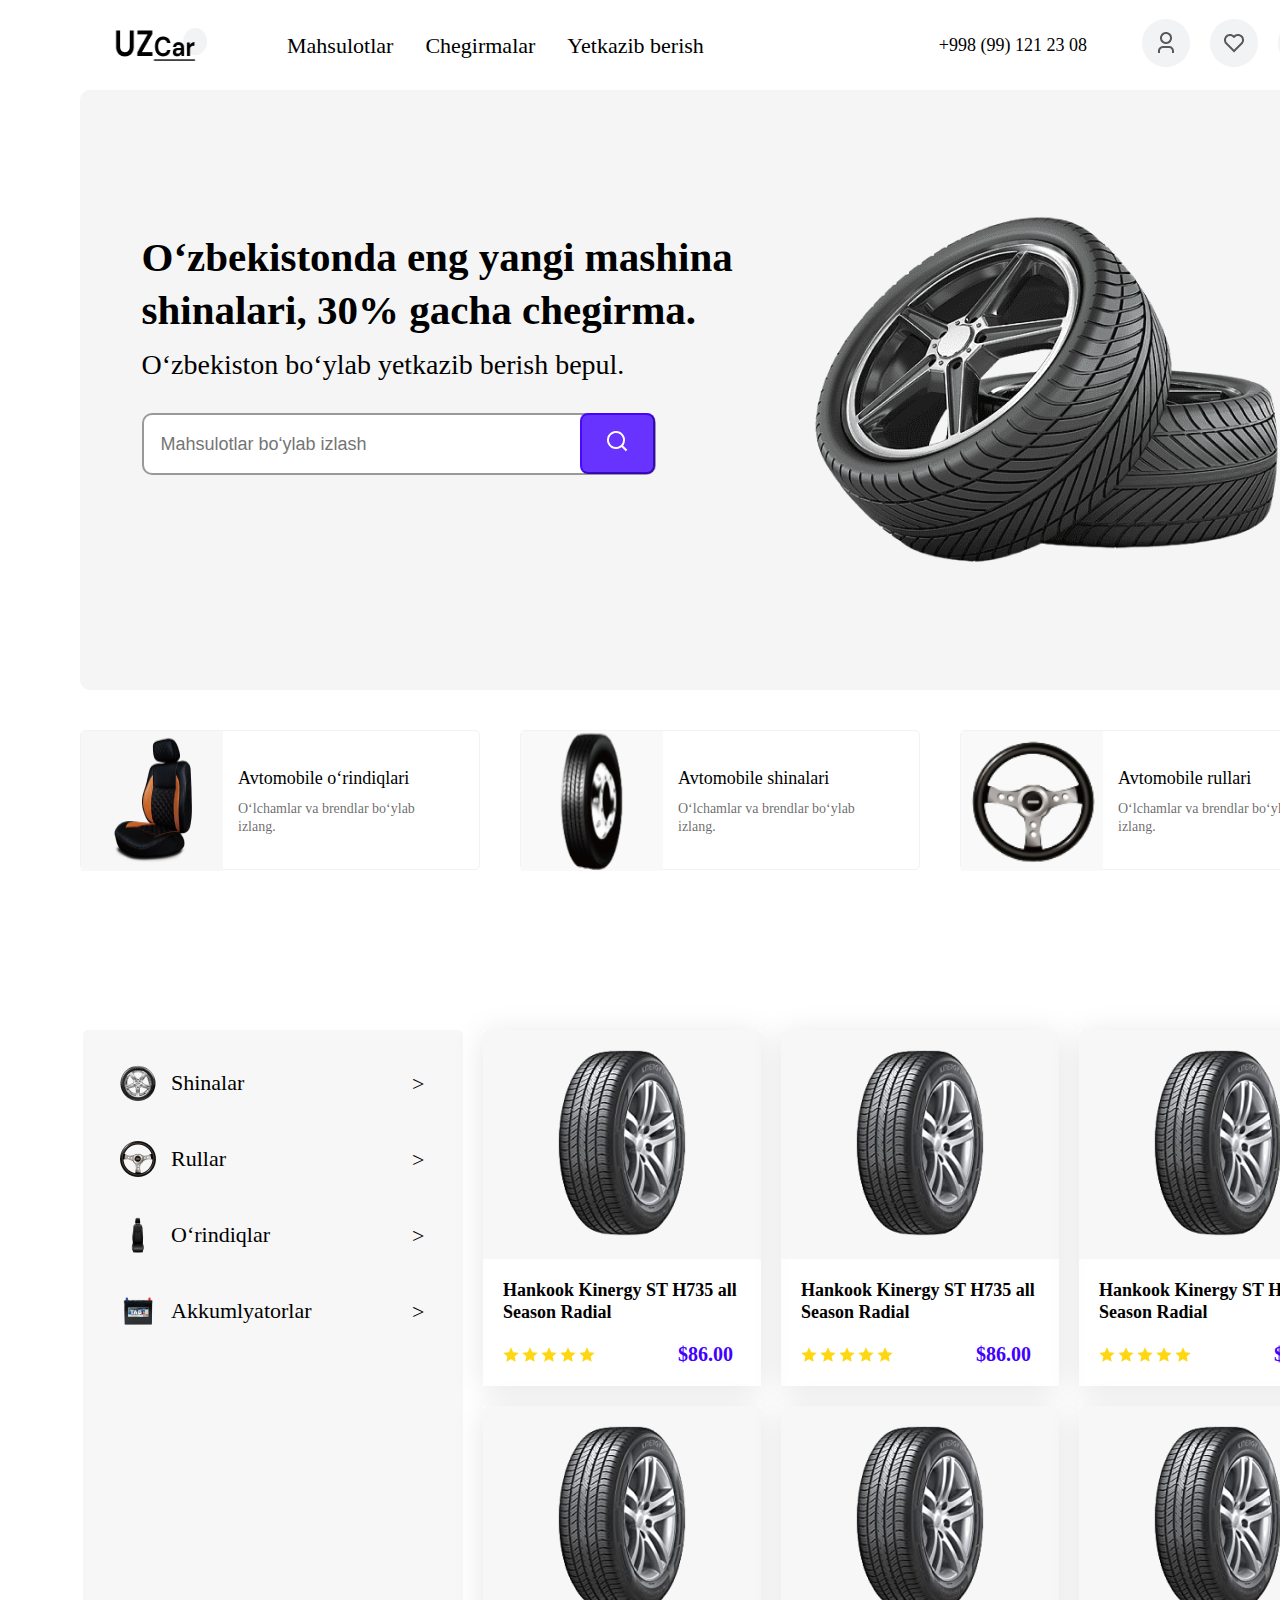
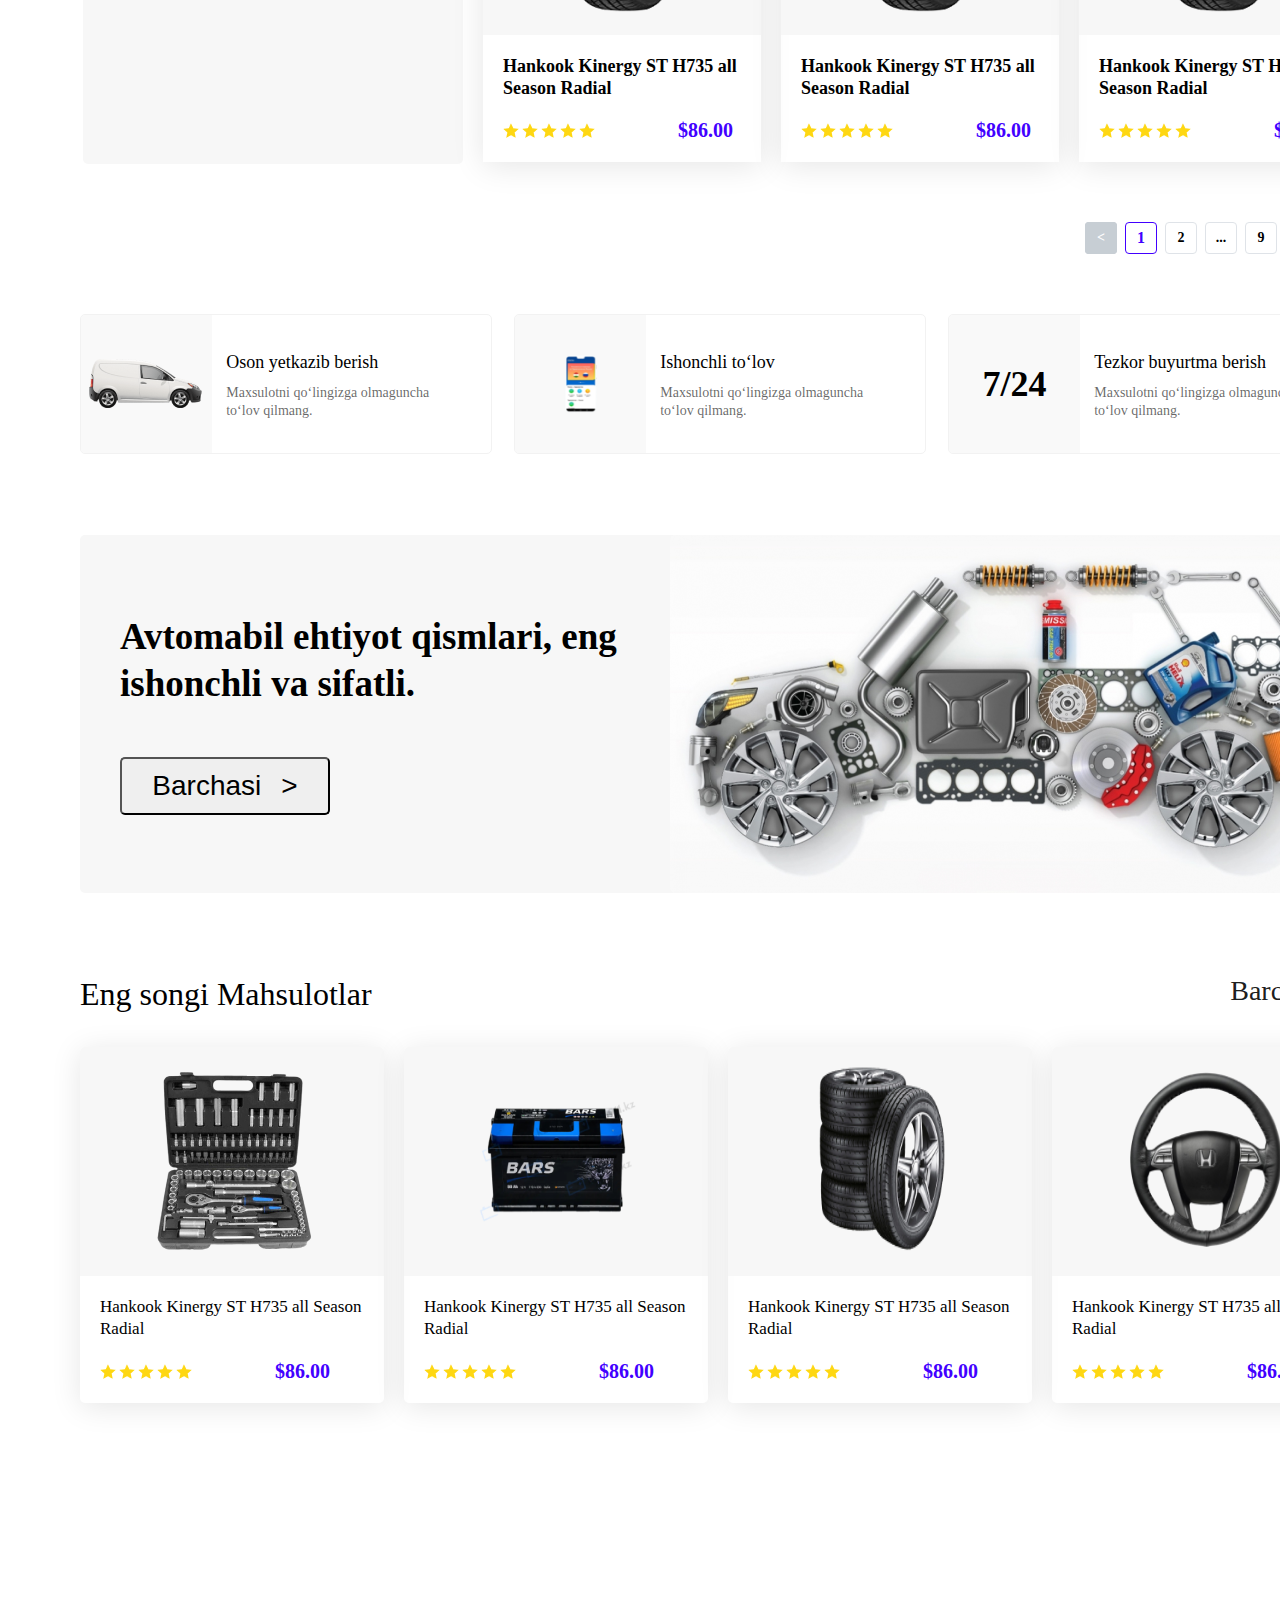
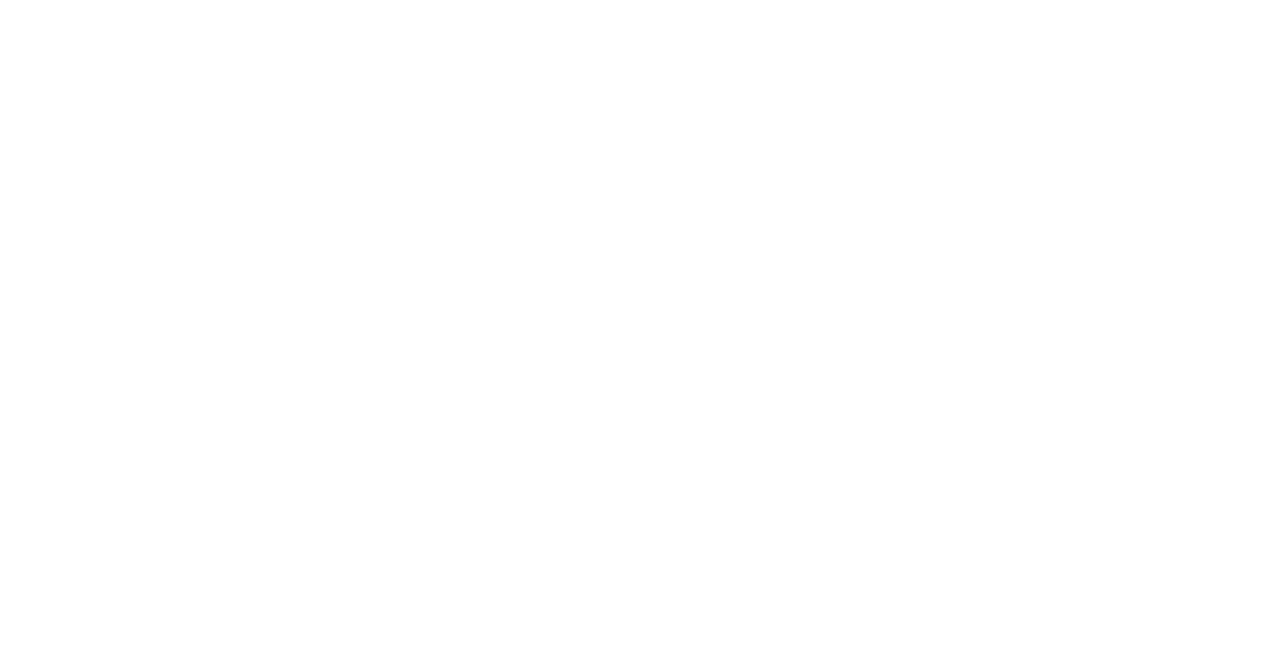
==== commit ba8a09f7: "kartinki beeeesiaaat, razmeri  xernia..." ====
--- a/index.html
+++ b/index.html
@@ -232,7 +232,77 @@
                 </div>
             </div>
         </section>
-        
+        <section>
+            <div class="reklama">
+                <div class="reklama-content">
+                    <p class="reklama-content-title">Avtomabil ehtiyot qismlari, eng ishonchli va sifatli.</p>
+                    <button class="reklama-btn">
+                        <p>Barchasi</p>
+                        <p>&gt;</p>
+                    </button>
+                </div>
+                <div class="reklama-car">
+                    <img src="./img/alfatachka.png" alt="alfatachka">
+                </div>
+            </div>
+            <nav class="reklama-instrument">
+                <p class="reklama-instrument-content">Eng songi Mahsulotlar</p>
+                <div class="reklama-instrument-content-go">
+                    <p>Barchasi</p>
+                    <p>&gt;</p>
+                </nav>
+                <div class="reklama-cards">
+                    <div class="reklama-card">
+                        <div class="reklama-card-img-background">
+                            <a href="#"><img class="reklama-card-img" src="./img/instrument.png" alt="instrument">
+                        </div>
+                        <div class="reklama-card-content">
+                                <p class="reklama-card-content-title">Hankook Kinergy ST H735 all Season Radial</p></a>
+                            <div class="reklama-popularity">
+                                <img class="reklama-popularity-stars" src="./img/stars.png" alt="stars">
+                                <p class="reklama-popularity-price">$86.00</p>
+                            </div>
+                        </div>
+                    </div>
+                    <div class="reklama-card">
+                        <div class="reklama-card-img-background">
+                            <a href="#"><img class="reklama-card-img" src="./img/bag.png" alt="bag">
+                        </div>
+                        <div class="reklama-card-content">
+                                <p class="reklama-card-content-title">Hankook Kinergy ST H735 all Season Radial</p></a>
+                            <div class="reklama-popularity">
+                                <img class="reklama-popularity-stars" src="./img/stars.png" alt="stars">
+                                <p class="reklama-popularity-price">$86.00</p>
+                            </div>
+                        </div>
+                    </div>
+                    <div class="reklama-card">
+                        <div class="reklama-card-img-background">
+                            <a href="#"><img class="reklama-card-img" src="./img/4wheels.png" alt="4wheels">
+                        </div>
+                        <div class="reklama-card-content">
+                                <p class="reklama-card-content-title">Hankook Kinergy ST H735 all Season Radial</p></a>
+                            <div class="reklama-popularity">
+                                <img class="reklama-popularity-stars" src="./img/stars.png" alt="stars">
+                                <p class="reklama-popularity-price">$86.00</p>
+                            </div>
+                        </div>
+                    </div>
+                    <div class="reklama-card">
+                        <div class="reklama-card-img-background">
+                            <a href="#"><img class="reklama-card-img" src="./img/steeringhonda.png" alt="steeringhonda">
+                        </div>
+                        <div class="reklama-card-content">
+                                <p class="reklama-card-content-title">Hankook Kinergy ST H735 all Season Radial</p></a>
+                            <div class="reklama-popularity">
+                                <img class="reklama-popularity-stars" src="./img/stars.png" alt="stars">
+                                <p class="reklama-popularity-price">$86.00</p>
+                            </div>
+                        </div>
+                    </div>
+                </div>
+            </div>
+        </section>
     </div>
 </body>
 </html>--- a/style.css
+++ b/style.css
@@ -414,4 +414,119 @@
 .service-24 {
   font-size: 36px;
   line-height: 47px;
+}
+
+.reklama {
+  width: 1280px;
+  height: 358px;
+  background: #F7F7F7;
+  border-radius: 5px;
+  margin: auto;
+  display: flex;
+}
+.reklama-content {
+  display: flex;
+  flex-direction: column;
+  justify-content: center;
+  gap: 50px;
+  padding-left: 40px;
+}
+.reklama-content-title {
+  width: 530px;
+  margin-right: 20px;
+  font-weight: 700;
+  font-size: 37px;
+  line-height: 47px;
+}
+.reklama-btn {
+  width: 210px;
+  height: 58px;
+  display: flex;
+  justify-content: center;
+  align-items: center;
+  gap: 20px;
+  border-radius: 5px;
+  font-weight: 400;
+  font-size: 28px;
+  line-height: 36px;
+}
+.reklama-car {
+  width: 712px;
+  height: 358px;
+  border-radius: 5px;
+  display: flex;
+  justify-content: flex-end;
+}
+.reklama-instrument {
+  margin: auto;
+  width: 1280px;
+  padding-top: 80px;
+  display: flex;
+  justify-content: space-between;
+}
+.reklama-instrument-content {
+  font-weight: 500;
+  font-size: 32px;
+  line-height: 42px;
+}
+.reklama-instrument-content-go {
+  display: flex;
+  gap: 16px;
+  font-weight: 400;
+  font-size: 28px;
+  line-height: 36px;
+  color: rgba(0, 0, 0, 0.9);
+}
+.reklama-cards {
+  width: 1280px;
+  margin: auto;
+  display: flex;
+  gap: 20px;
+  padding-top: 32px;
+}
+.reklama-card {
+  width: 304px;
+  box-shadow: 0px 4px 30px rgba(0, 0, 0, 0.1);
+  border-radius: 5px;
+}
+.reklama-card-img {
+  width: 165px;
+  height: 190px;
+}
+.reklama-card-img-background {
+  width: 304px;
+  height: 229px;
+  background: #F7F7F7;
+  border-radius: 5px 5px 0px 0px;
+  display: flex;
+  justify-content: center;
+  align-items: center;
+}
+.reklama-card-content {
+  min-height: 127px;
+  display: flex;
+  flex-direction: column;
+  justify-content: space-between;
+  padding: 20px;
+}
+.reklama-card-content-title {
+  font-size: 17px;
+  line-height: 22px;
+  font-weight: 500;
+}
+.reklama-popularity {
+  display: flex;
+  gap: 83px;
+}
+.reklama-popularity-stars {
+  width: 92px;
+  height: 16px;
+  margin-top: 24px;
+}
+.reklama-popularity-price {
+  font-weight: bold;
+  font-size: 20px;
+  line-height: 23px;
+  color: #4200FF;
+  margin-top: 20px;
 }/*# sourceMappingURL=style.css.map */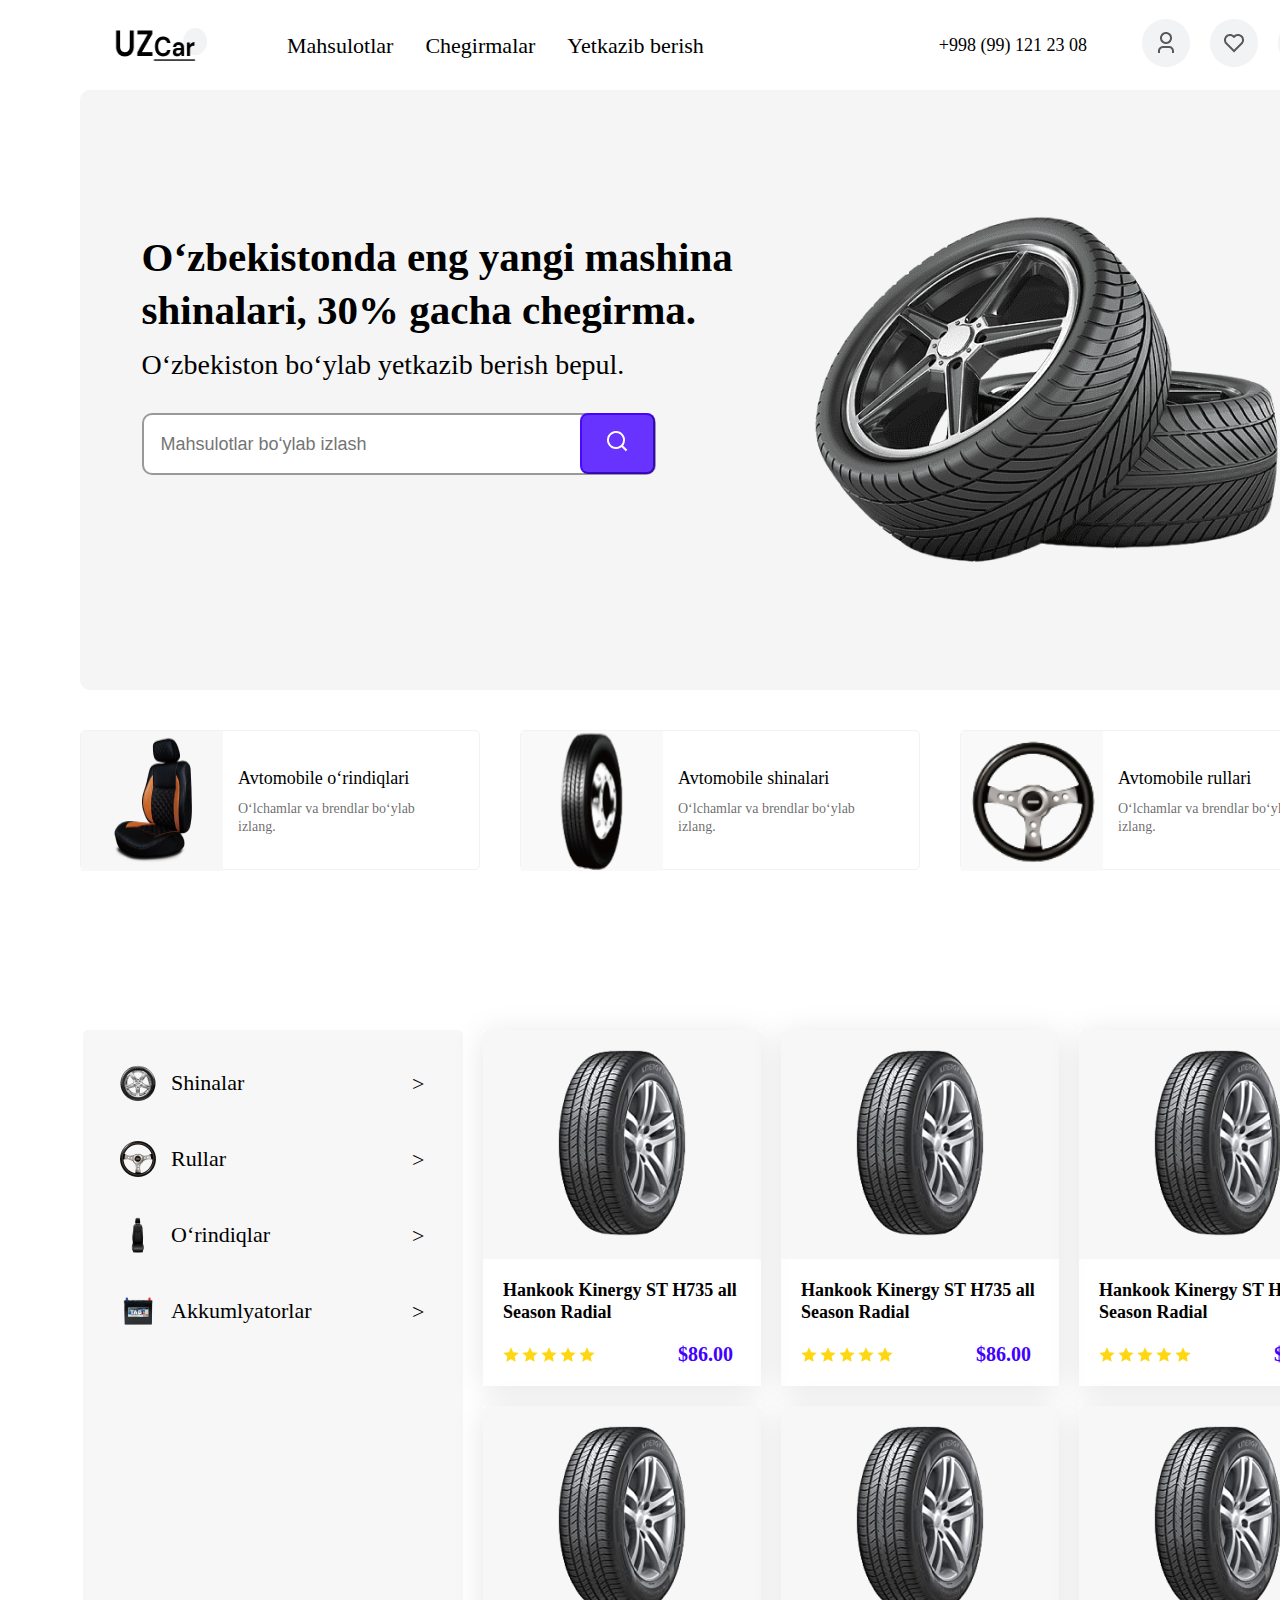
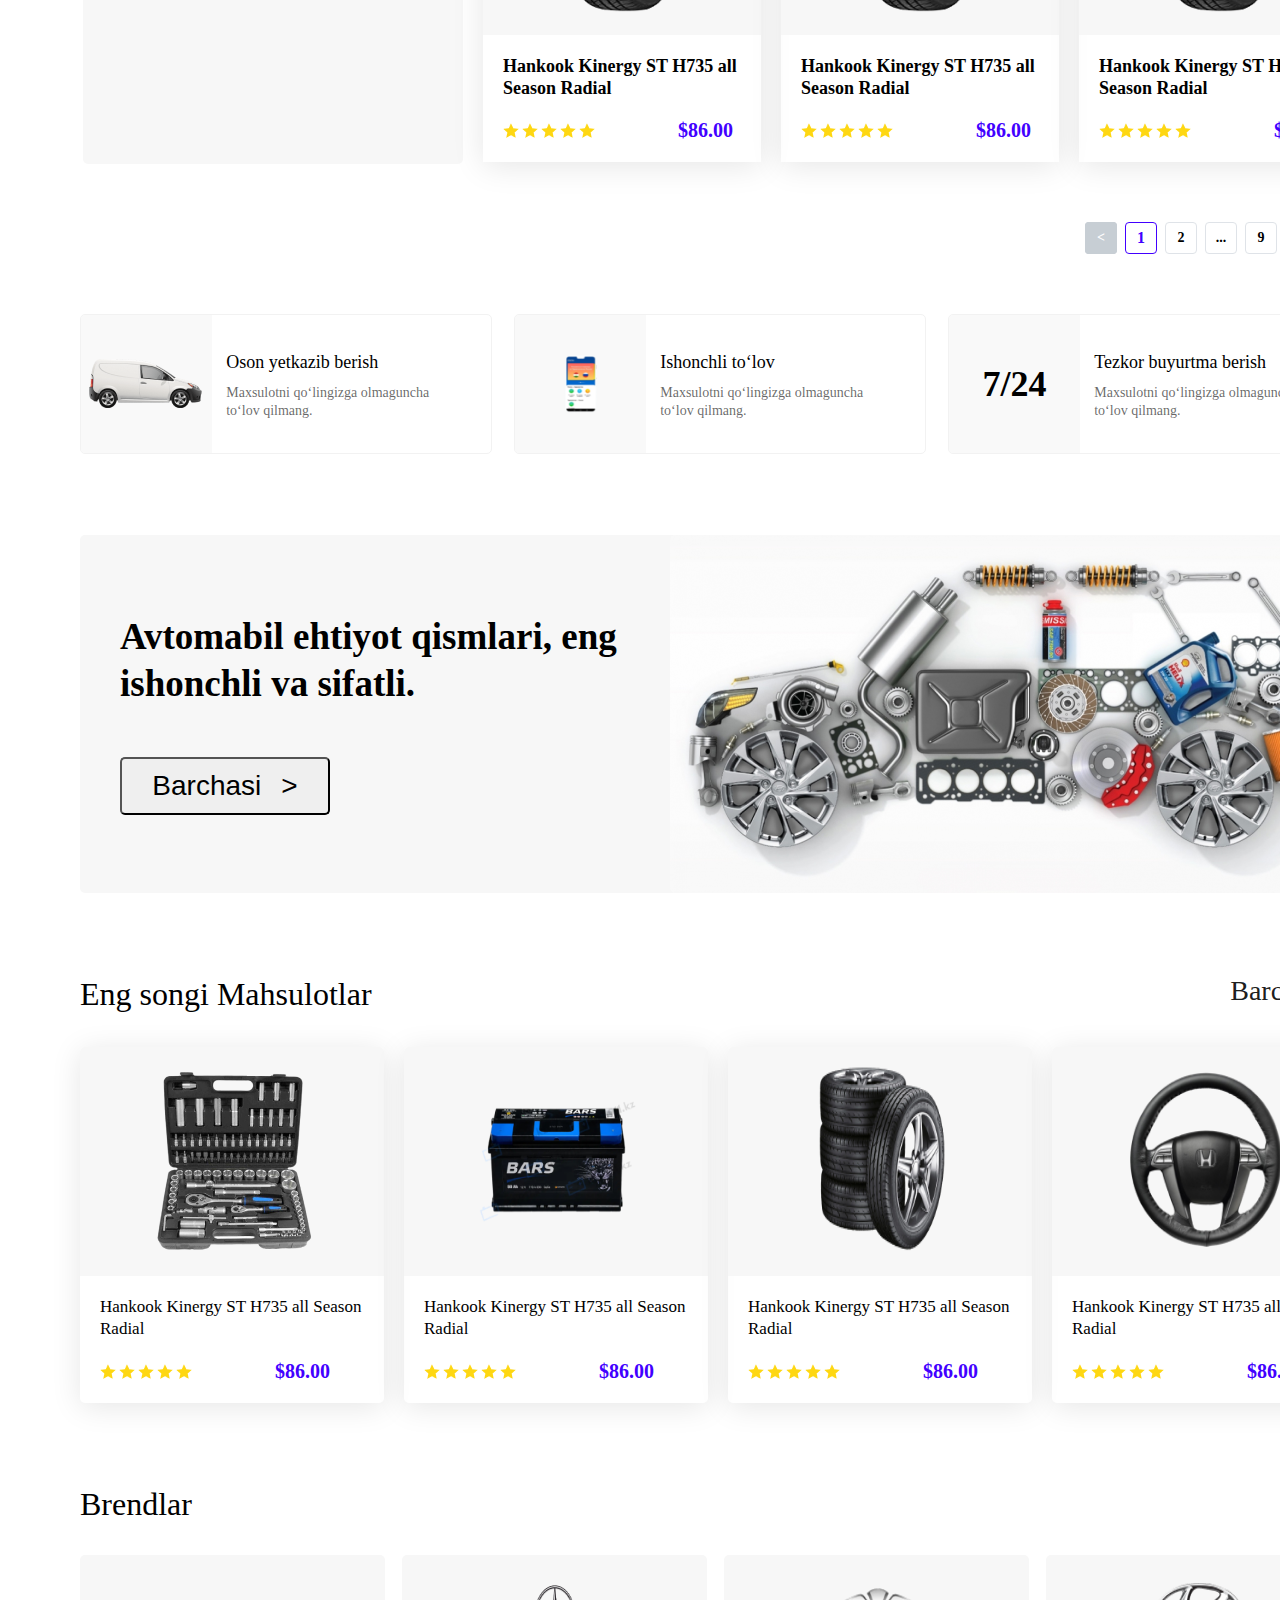
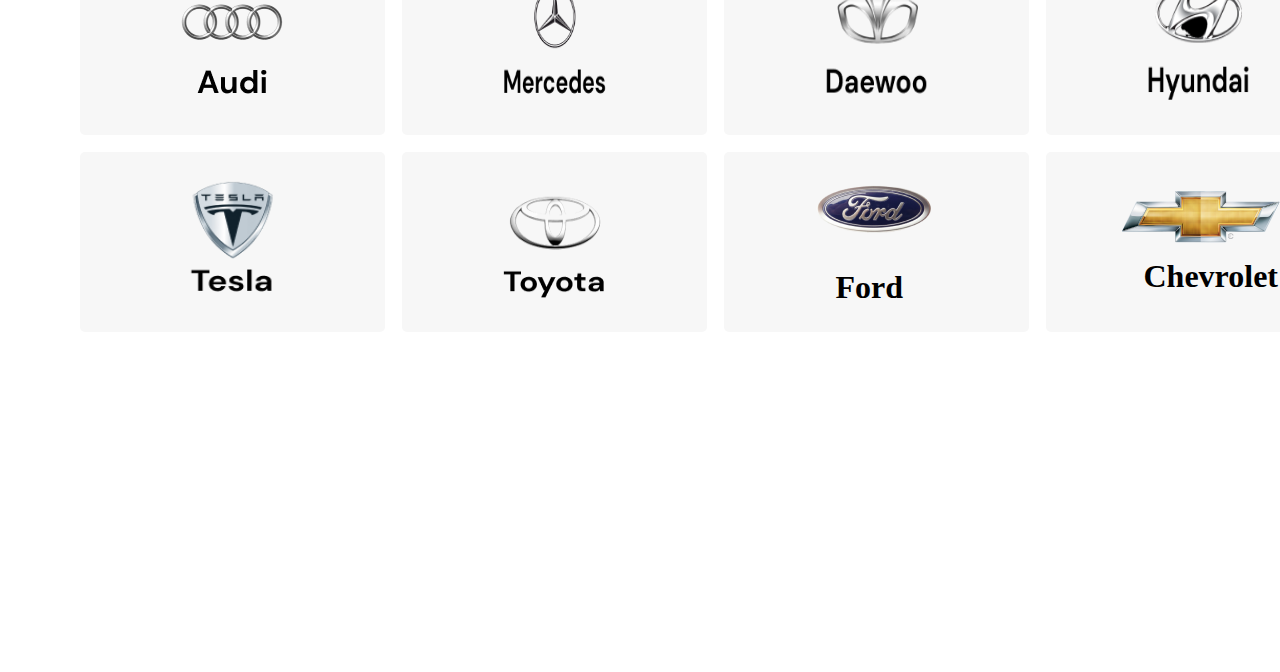
==== commit 73f73fe1: "iz za dolbannix kartinok vsio pliveeeet((( zavtra eshio peresmotriu" ====
--- a/index.html
+++ b/index.html
@@ -301,6 +301,59 @@
                         </div>
                     </div>
                 </div>
+            </nav>
+        </section>
+        <section class="brand">
+            <div class="brand-content">
+                <p>Brendlar</p>
+            </div>
+            <div class="brand-content-cards">
+                <div class="brand-content-card">
+                    <div>
+                        <img class="brand-mark" src="./img/audi.png" alt="audi">
+                    </div>
+                </div>
+                <div class="brand-content-card">
+                    <div>
+                        <img class="brand-mark" src="./img/mercedes.png" alt="mercedes">
+                    </div>
+                </div>
+                <div class="brand-content-card">
+                    <div>
+                        <img class="brand-mark" src="./img/daewoo.png" alt="daewoo">
+                    </div>
+                </div>
+                <div class="brand-content-card">
+                    <div>
+                        <img class="brand-mark" src="./img/hyundai.png" alt="hyundai">
+                    </div>
+                </div>
+                <div class="brand-content-card">
+                    <div>
+                        <img class="brand-mark" src="./img/tesla.png" alt="tesla">
+                    </div>
+                </div>
+                <div class="brand-content-card">
+                    <div class="brand-background">
+                        <img class="brand-mark" src="./img/toyota.png" alt="toyota">
+                    </div>
+                </div>
+                <div class="brand-content-card">
+                    <div>
+                        <img class="brand-content-car-end" src="./img/ford.png" alt="ford">
+                        <div>
+                            <p class="brand-content-car">Ford</p>
+                        </div>
+                    </div>
+                </div>
+                <div class="brand-content-card">
+                    <div>
+                        <img class="brand-content-car-end-shevrolet" src="./img/chevrolet.png" alt="chevrolet">
+                        <div>
+                            <p class="brand-content-car-chevrolet">Chevrolet</p>
+                        </div>
+                    </div>
+                </div>
             </div>
         </section>
     </div>
--- a/style.css
+++ b/style.css
@@ -529,4 +529,57 @@
   line-height: 23px;
   color: #4200FF;
   margin-top: 20px;
+}
+
+.brand {
+  width: 1280px;
+  padding-top: 80px;
+  margin: auto;
+}
+.brand-content {
+  font-weight: 500;
+  font-size: 32px;
+  line-height: 42px;
+}
+.brand-content-cards {
+  width: 1280px;
+  display: flex;
+  flex-wrap: wrap;
+  gap: 17px;
+  padding-top: 30px;
+}
+.brand-content-card {
+  width: 305px;
+  height: 180px;
+  display: flex;
+  justify-content: center;
+  align-items: center;
+  background: #F7F7F7;
+  border-radius: 5px;
+}
+.brand-content-car {
+  display: flex;
+  font-weight: 700;
+  font-size: 32px;
+  line-height: 42px;
+  margin-left: 30px;
+  padding-bottom: 70px;
+}
+.brand-content-car-chevrolet {
+  display: flex;
+  font-weight: 700;
+  font-size: 32px;
+  line-height: 42px;
+  margin-left: 30px;
+  padding-bottom: 5px;
+}
+.brand-content-car-end {
+  padding-top: 50px;
+}
+.brand-content-car-end-chevrolet {
+  padding-top: 40px;
+}
+.brand-mark {
+  width: 103px;
+  height: 120px;
 }/*# sourceMappingURL=style.css.map */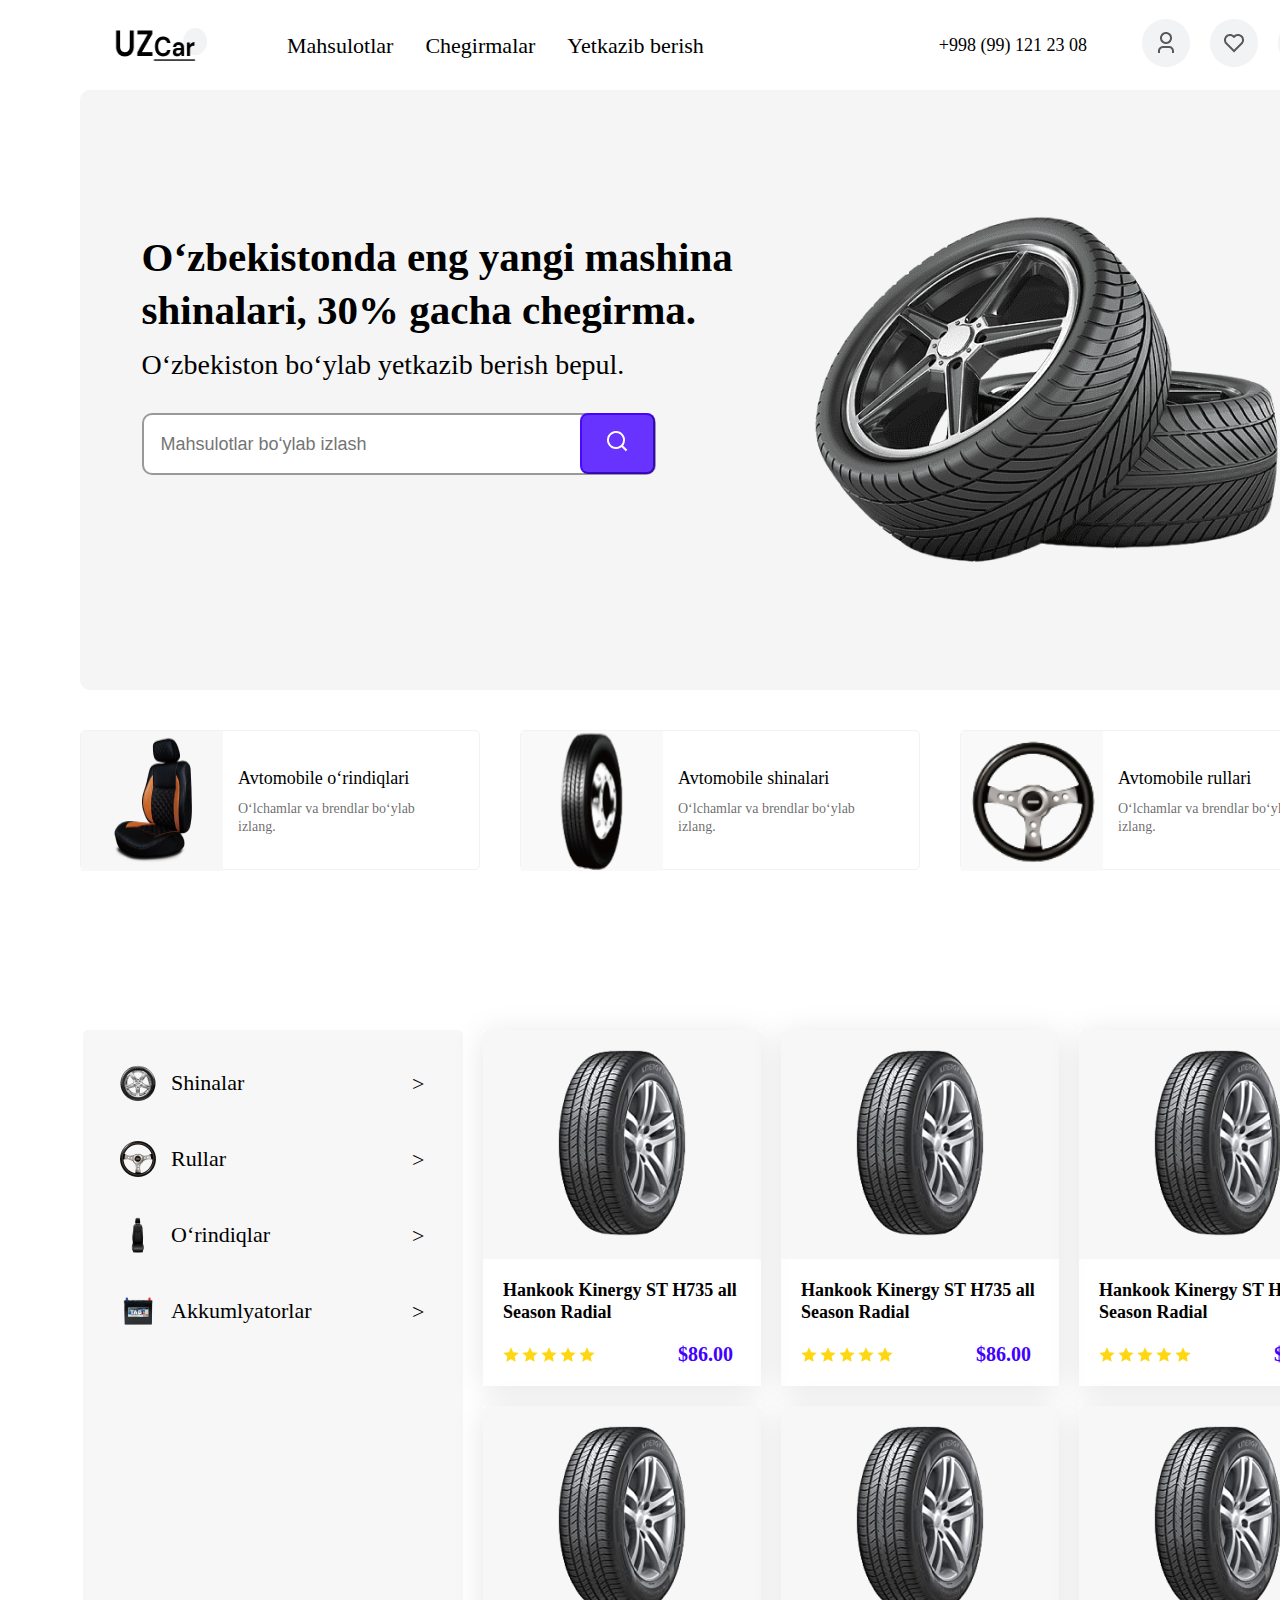
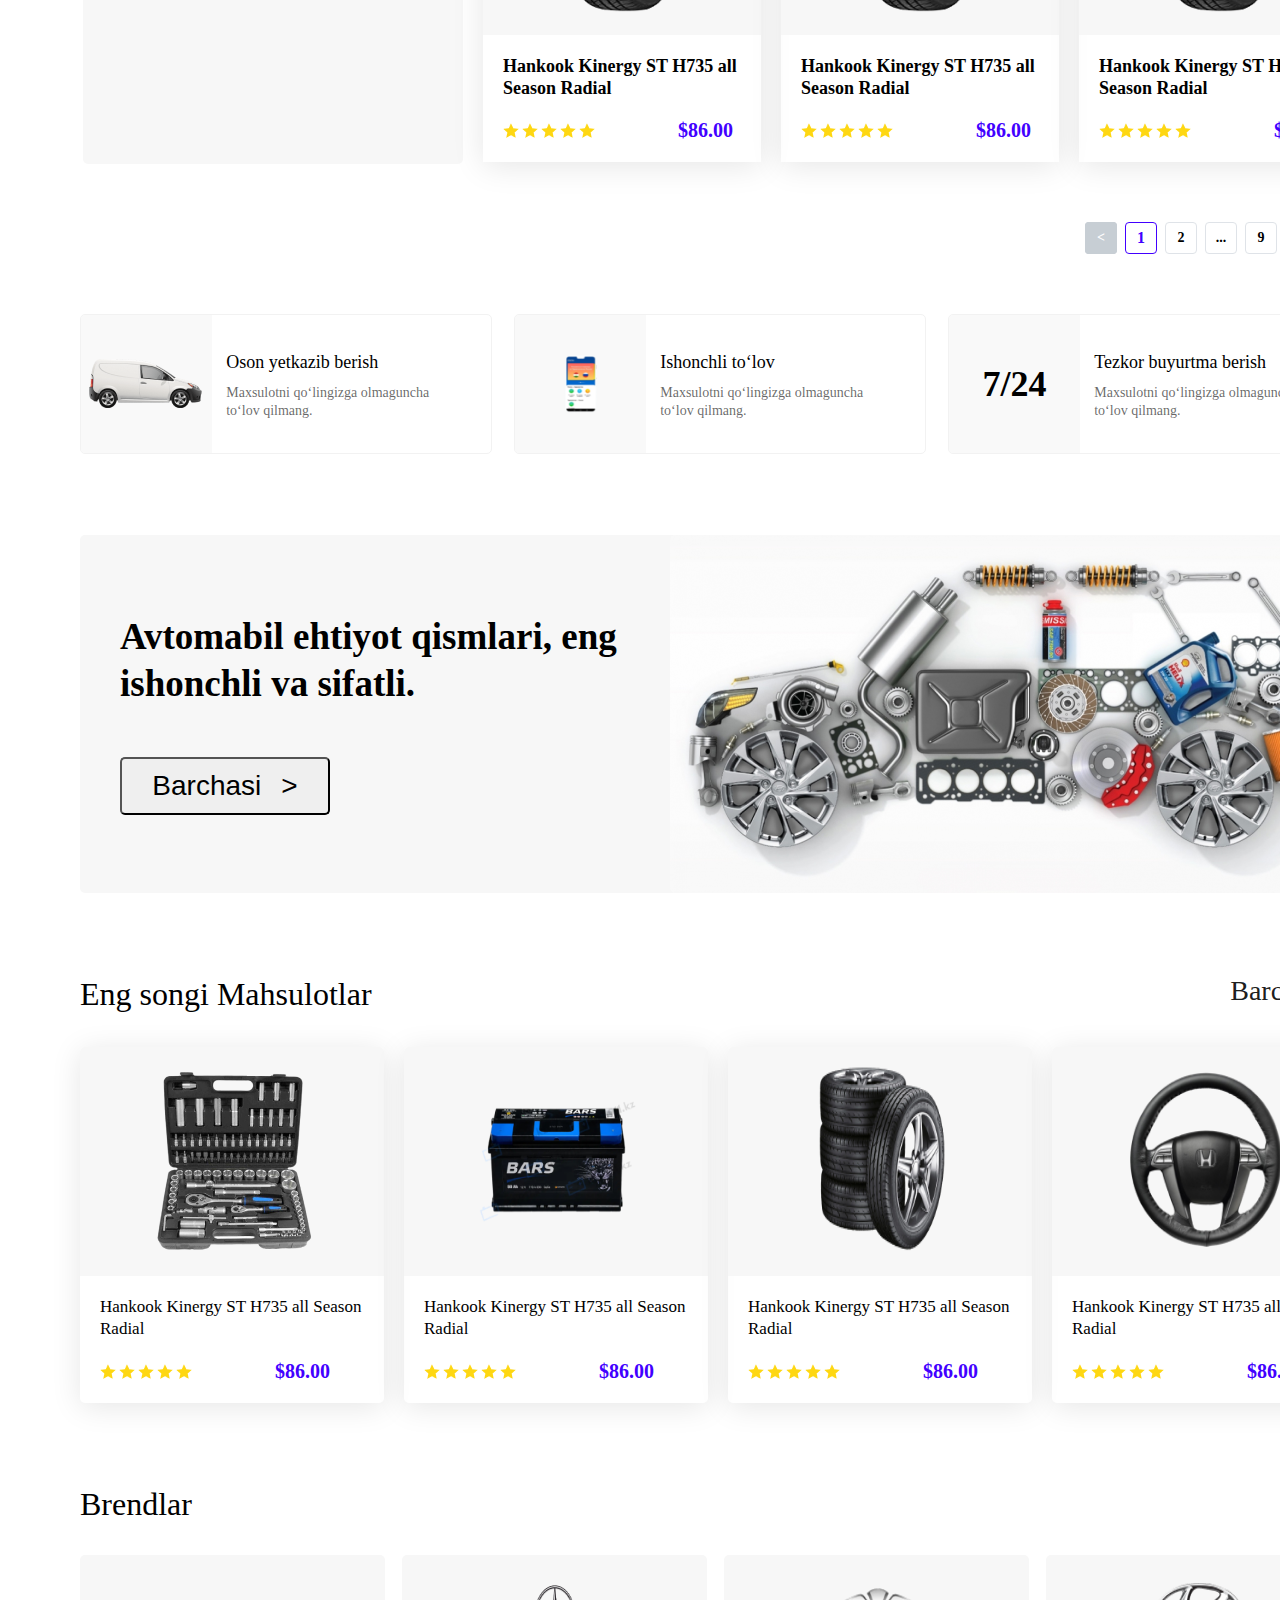
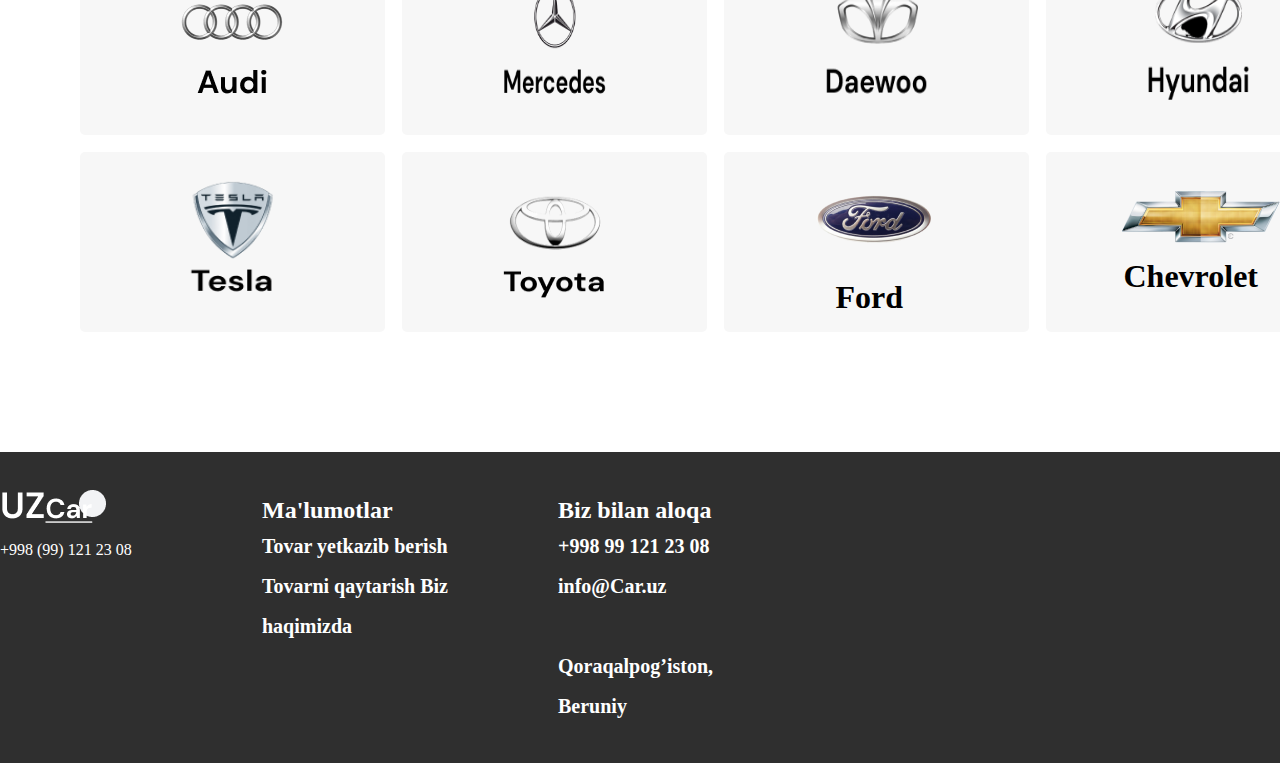
==== commit f57c8fcf: "..." ====
--- a/index.html
+++ b/index.html
@@ -246,10 +246,11 @@
                 </div>
             </div>
             <nav class="reklama-instrument">
-                <p class="reklama-instrument-content">Eng songi Mahsulotlar</p>
-                <div class="reklama-instrument-content-go">
-                    <p>Barchasi</p>
-                    <p>&gt;</p>
+                    <p class="reklama-instrument-content">Eng songi Mahsulotlar</p>
+                    <div class="reklama-instrument-content-go">
+                        <p>Barchasi</p>
+                        <p>&gt;</p>
+                    </div>
                 </nav>
                 <div class="reklama-cards">
                     <div class="reklama-card">
@@ -340,9 +341,9 @@
                 </div>
                 <div class="brand-content-card">
                     <div>
-                        <img class="brand-content-car-end" src="./img/ford.png" alt="ford">
-                        <div>
-                            <p class="brand-content-car">Ford</p>
+                        <img class="brand-content-car-end" src="./img/ford.png" alt="ford">                        
+                        <div class="brand-content-car">
+                            <p>Ford</p>
                         </div>
                     </div>
                 </div>
@@ -356,6 +357,27 @@
                 </div>
             </div>
         </section>
+        <section class="black">
+            <div class="black-content">
+                <nav class="black-content-title">
+                    <img class="black-logo" src="./img/endlogo.png" alt="endlogo">
+                    <a class="black-phone" href="tel:+998 (99) 121 23 08">+998 (99) 121 23 08</a>
+                </nav>
+            </div>
+            <div class="black-block">
+                <p class="black-paragraph">Ma'lumotlar</p>
+                <p class="black-paragraph-content">Tovar yetkazib berish Tovarni qaytarish Biz haqimizda
+                </p>
+            </div>
+            <div class="black-block-two">
+                <p class="black-paragraph">Biz bilan aloqa</p>
+                <p class="black-paragraph-content">
+                    <a class="black-paragraph-content" href="tel:+">+998 99 121 23 08</a>
+                    <a class="black-paragraph-content" href="mailto:">info@Car.uz</a>
+                    <p class="black-paragraph-content">Qoraqalpog’iston, Beruniy</p> 
+                </p>
+            </div>
+        </section>
     </div>
 </body>
 </html>--- a/style.css
+++ b/style.css
@@ -547,6 +547,7 @@
   flex-wrap: wrap;
   gap: 17px;
   padding-top: 30px;
+  padding-bottom: 120px;
 }
 .brand-content-card {
   width: 305px;
@@ -563,18 +564,14 @@
   font-size: 32px;
   line-height: 42px;
   margin-left: 30px;
-  padding-bottom: 70px;
 }
 .brand-content-car-chevrolet {
   display: flex;
   font-weight: 700;
   font-size: 32px;
   line-height: 42px;
-  margin-left: 30px;
+  margin-left: 10px;
   padding-bottom: 5px;
-}
-.brand-content-car-end {
-  padding-top: 50px;
 }
 .brand-content-car-end-chevrolet {
   padding-top: 40px;
@@ -582,4 +579,56 @@
 .brand-mark {
   width: 103px;
   height: 120px;
+}
+
+.black {
+  width: 1440px;
+  height: 311px;
+  background: #2F2F2F;
+  display: flex;
+}
+.black-content {
+  display: flex;
+}
+.black-content-title {
+  width: 147px;
+  display: flex;
+  gap: 10px;
+  flex-direction: column;
+  margin-right: 115px;
+  padding-top: 30px;
+}
+.black-logo {
+  width: 106px;
+  height: 47px;
+}
+.black-phone {
+  font-weight: 500;
+  font-size: 16px;
+  line-height: 21px;
+  color: white;
+}
+.black-block {
+  width: 216px;
+  margin-right: 80px;
+}
+.black-block-two {
+  width: 250px;
+  max-height: 120px;
+  margin-right: 216px;
+}
+.black-paragraph {
+  font-weight: 700;
+  font-size: 24px;
+  line-height: 31px;
+  color: #FFFFFF;
+  padding-top: 43px;
+}
+.black-paragraph-content {
+  font-weight: 700;
+  font-size: 20px;
+  line-height: 200%;
+  color: #FFFFFF;
+  width: 216px;
+  height: 120px;
 }/*# sourceMappingURL=style.css.map */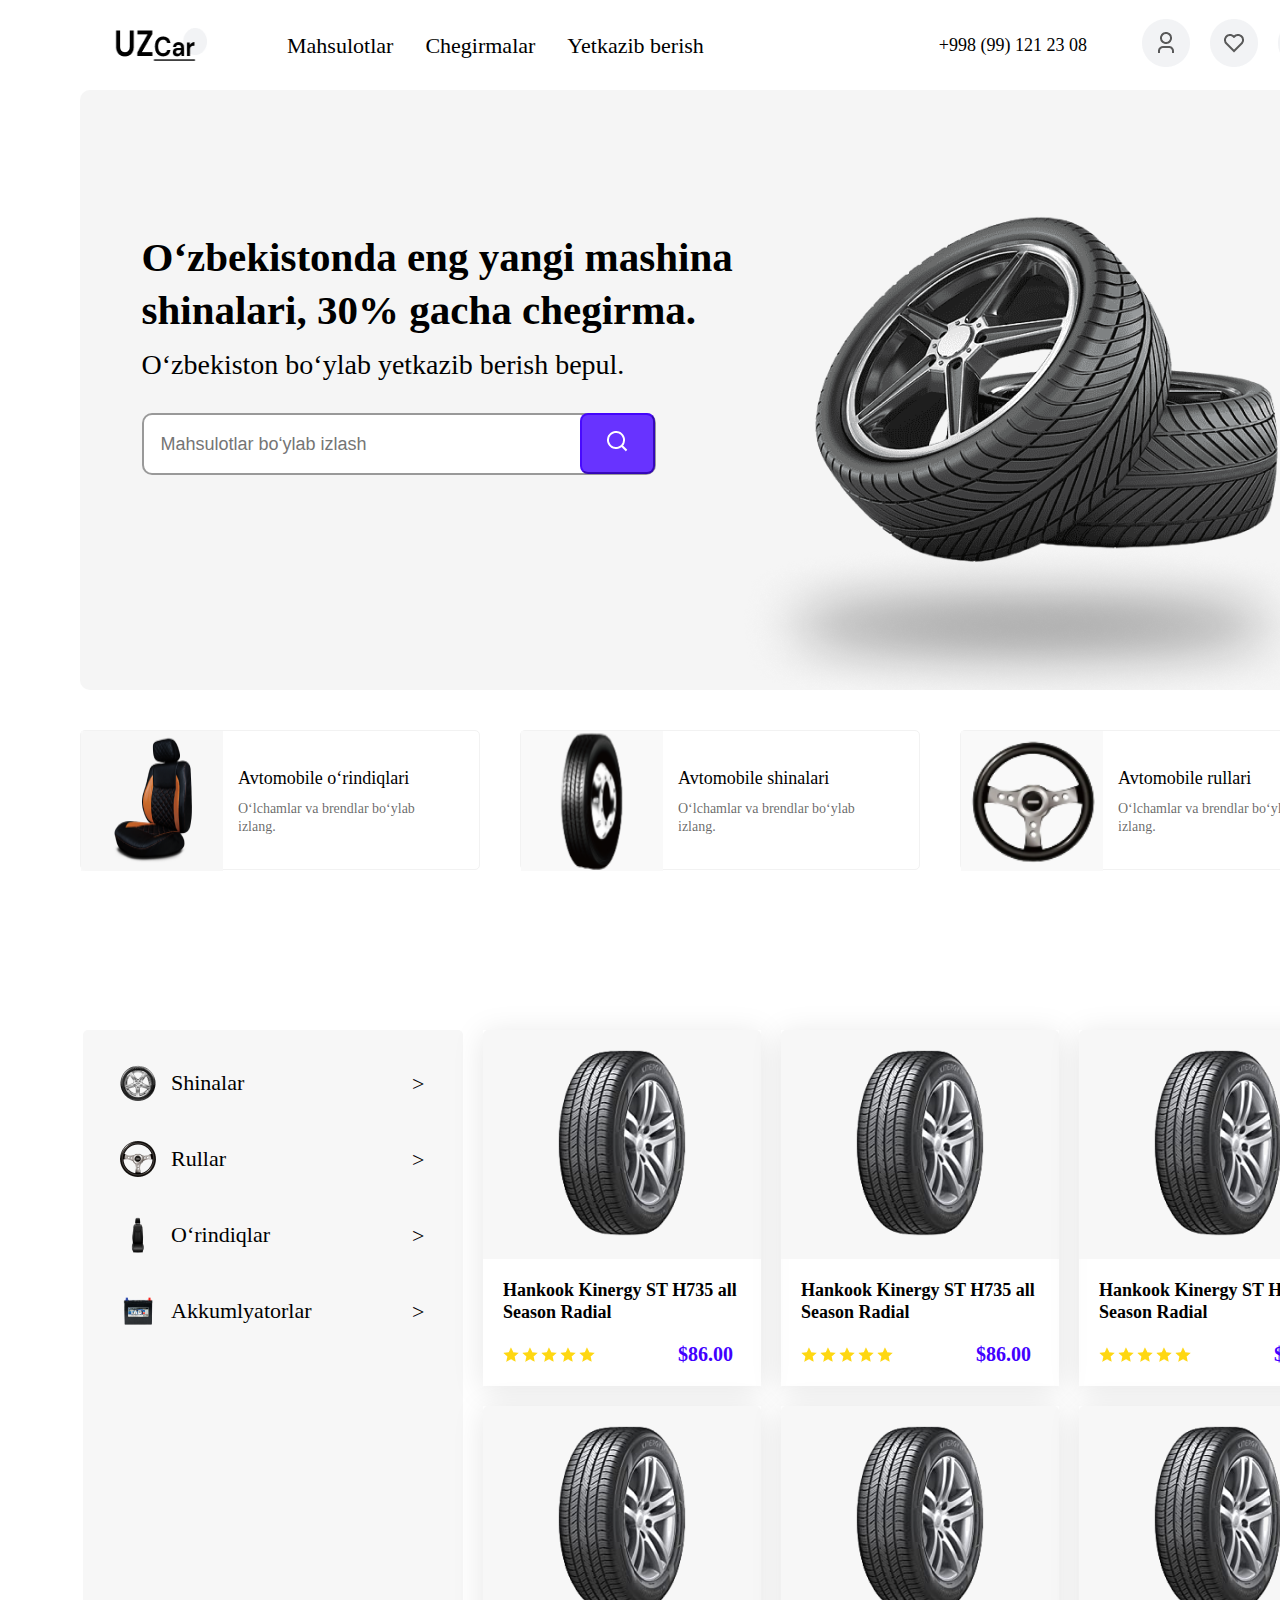
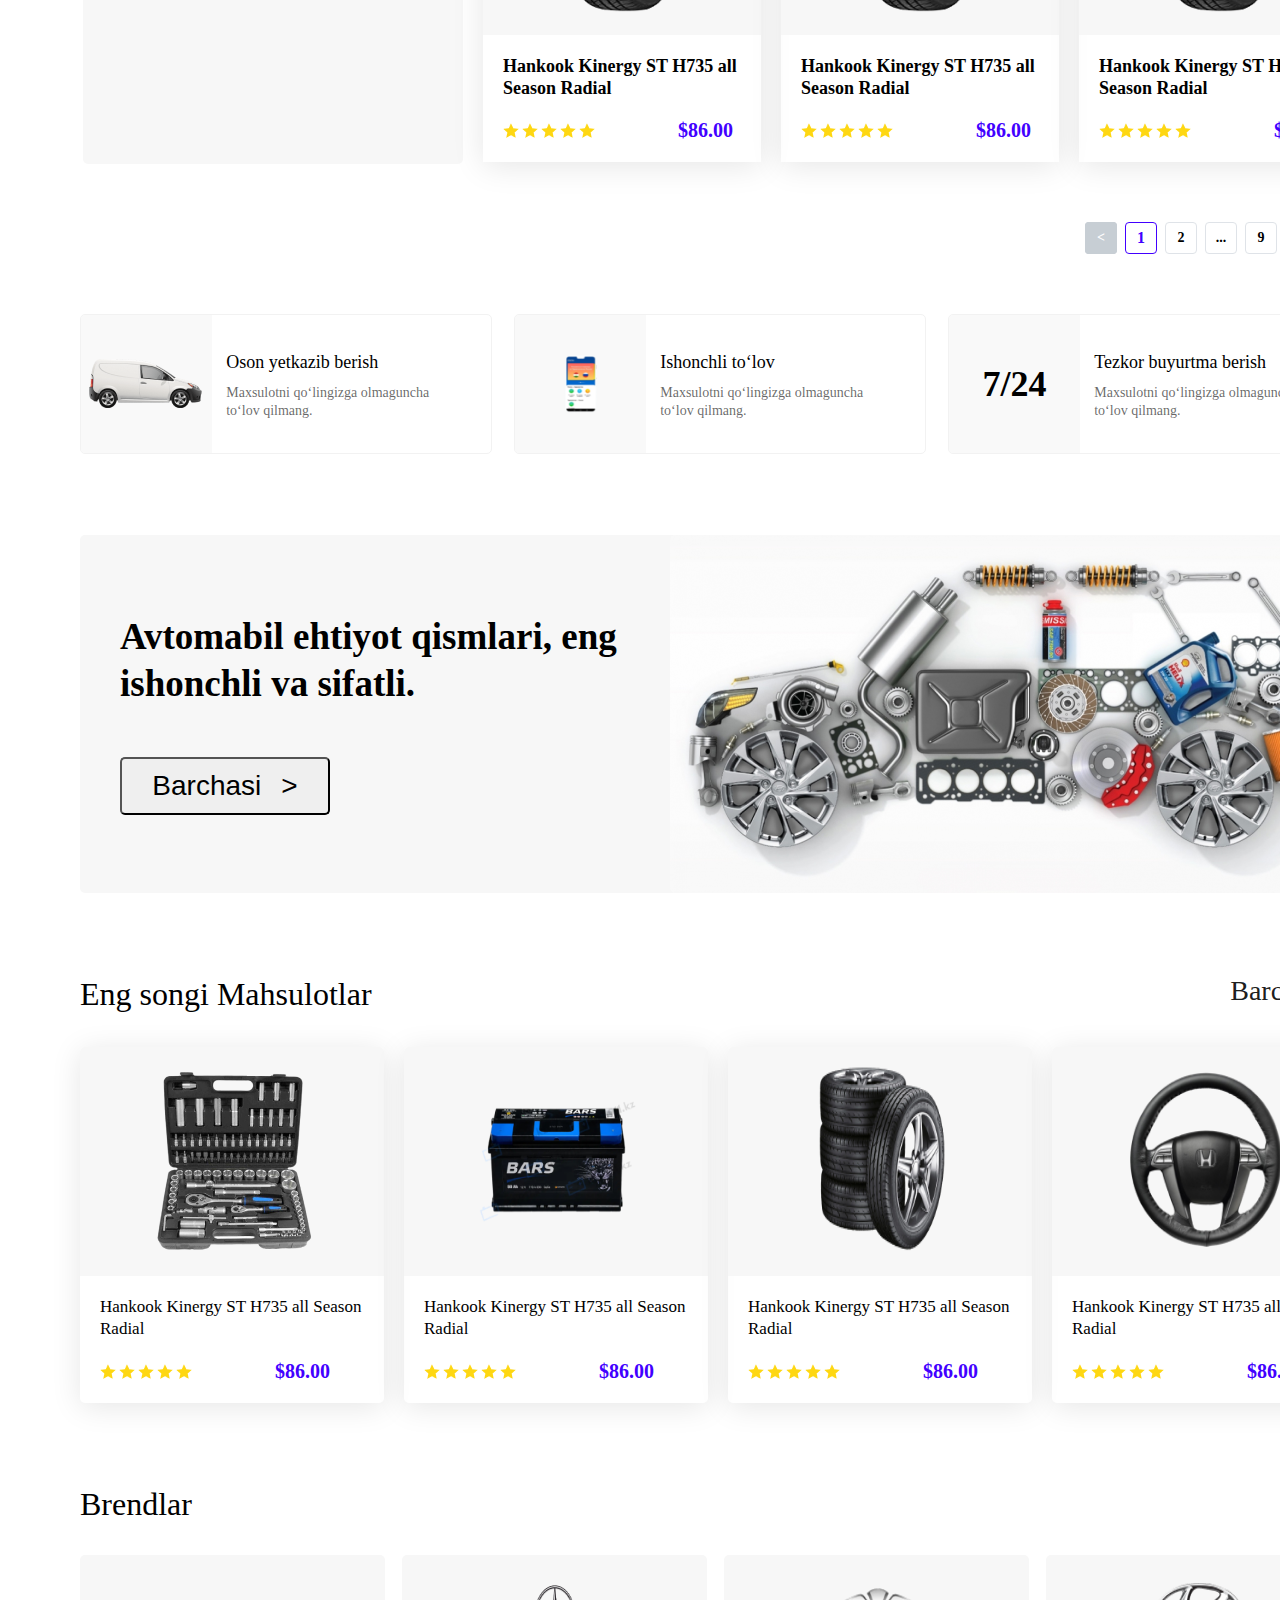
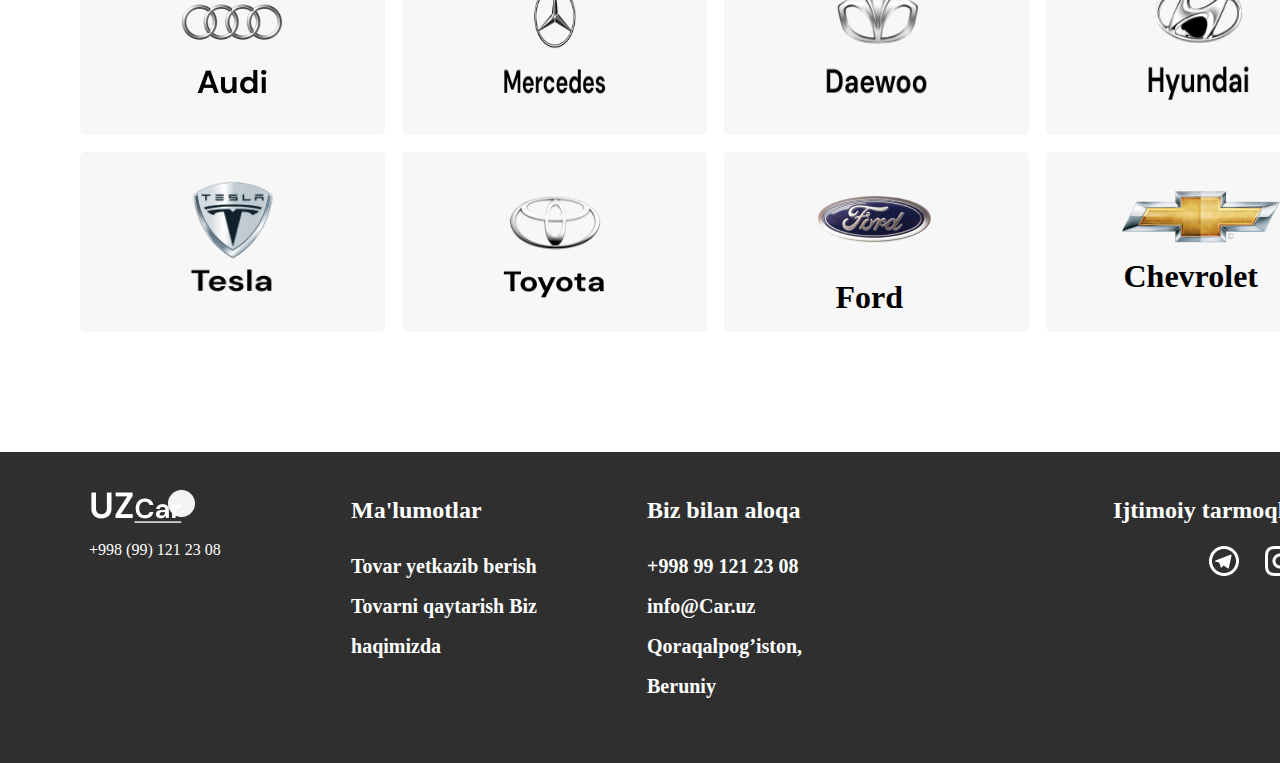
==== commit e4da6074: "pervaja stranica" ====
--- a/index.html
+++ b/index.html
@@ -35,7 +35,6 @@
                     <input class="ractangle-input" type="search" placeholder="Mahsulotlar bo‘ylab izlash">
                     <button class="ractangle-btn" type="submit"><img src="./img/search.png" alt="search"></button>
                 </div>
-                <div class="ractangle-shadow"><img class="ractangle-shadow-img" src="./img/shadow.png" alt="shadow"></div>
             </div>
         </div>
         <div class="cards">
@@ -371,11 +370,19 @@
             </div>
             <div class="black-block-two">
                 <p class="black-paragraph">Biz bilan aloqa</p>
-                <p class="black-paragraph-content">
-                    <a class="black-paragraph-content" href="tel:+">+998 99 121 23 08</a>
-                    <a class="black-paragraph-content" href="mailto:">info@Car.uz</a>
-                    <p class="black-paragraph-content">Qoraqalpog’iston, Beruniy</p> 
-                </p>
+                <div class="black-paragraph-content">
+                    <a class="black-paragraph-content" href="tel:+998 99 121 23 08">+998 99 121 23 08</a>
+                    <a class="black-paragraph-content" href="mailto:info@Car.uz">info@Car.uz</a>
+                    <p class="black-paragraph-content-two">Qoraqalpog’iston, Beruniy</p> 
+                </div>
+            </div>
+            <div>
+                <p class="black-paragraph">Ijtimoiy tarmoqlarimiz</p>
+                <div class="black-socseti-flex">
+                    <img class="black-socseti" src="./img/telegram.png" alt="telegram">
+                    <img class="black-socseti" src="./img/instagram.png" alt="instagram">
+                    <img class="black-socseti" src="./img/facebook.png" alt="facebook">
+                </div>
             </div>
         </section>
     </div>
--- a/style.css
+++ b/style.css
@@ -68,11 +68,9 @@
   height: 600px;
   margin-left: auto;
   margin-right: auto;
+  border-radius: 10px;
+  background: url(img/wheels.png) no-repeat 550px 95px, url(../img/shadow.png) no-repeat 650px 450px;
   background-color: #F5F5F5;
-  border-radius: 10px;
-  background-image: url(img/wheels.png);
-  background-repeat: no-repeat;
-  background-position: 550px 95px;
 }
 .ractangle-content {
   padding-top: 141px;
@@ -174,7 +172,7 @@
   font-weight: 500;
 }
 
-.catalog-product-title-content-go-site, .catalog-product-title-content-go, .catalog-product-title-content, .catalog-product-title {
+.catalog-product-title {
   font-weight: 500;
   font-size: 22px;
   line-height: 20px;
@@ -227,6 +225,10 @@
   background-color: #4200FF;
   color: white;
 }
+.catalog-choise-menu a:hover {
+  background-color: #4200FF;
+  color: white;
+}
 .catalog-choise-menu-products {
   display: flex;
 }
@@ -586,6 +588,7 @@
   height: 311px;
   background: #2F2F2F;
   display: flex;
+  justify-content: center;
 }
 .black-content {
   display: flex;
@@ -609,12 +612,10 @@
   color: white;
 }
 .black-block {
-  width: 216px;
   margin-right: 80px;
 }
 .black-block-two {
   width: 250px;
-  max-height: 120px;
   margin-right: 216px;
 }
 .black-paragraph {
@@ -623,6 +624,7 @@
   line-height: 31px;
   color: #FFFFFF;
   padding-top: 43px;
+  margin-bottom: 20px;
 }
 .black-paragraph-content {
   font-weight: 700;
@@ -631,4 +633,20 @@
   color: #FFFFFF;
   width: 216px;
   height: 120px;
+}
+.black-paragraph-content-two {
+  font-weight: 700;
+  font-size: 20px;
+  line-height: 200%;
+  color: #FFFFFF;
+  height: 120px;
+}
+.black-socseti {
+  width: 30px;
+  height: 30px;
+}
+.black-socseti-flex {
+  display: flex;
+  justify-content: flex-end;
+  gap: 26px;
 }/*# sourceMappingURL=style.css.map */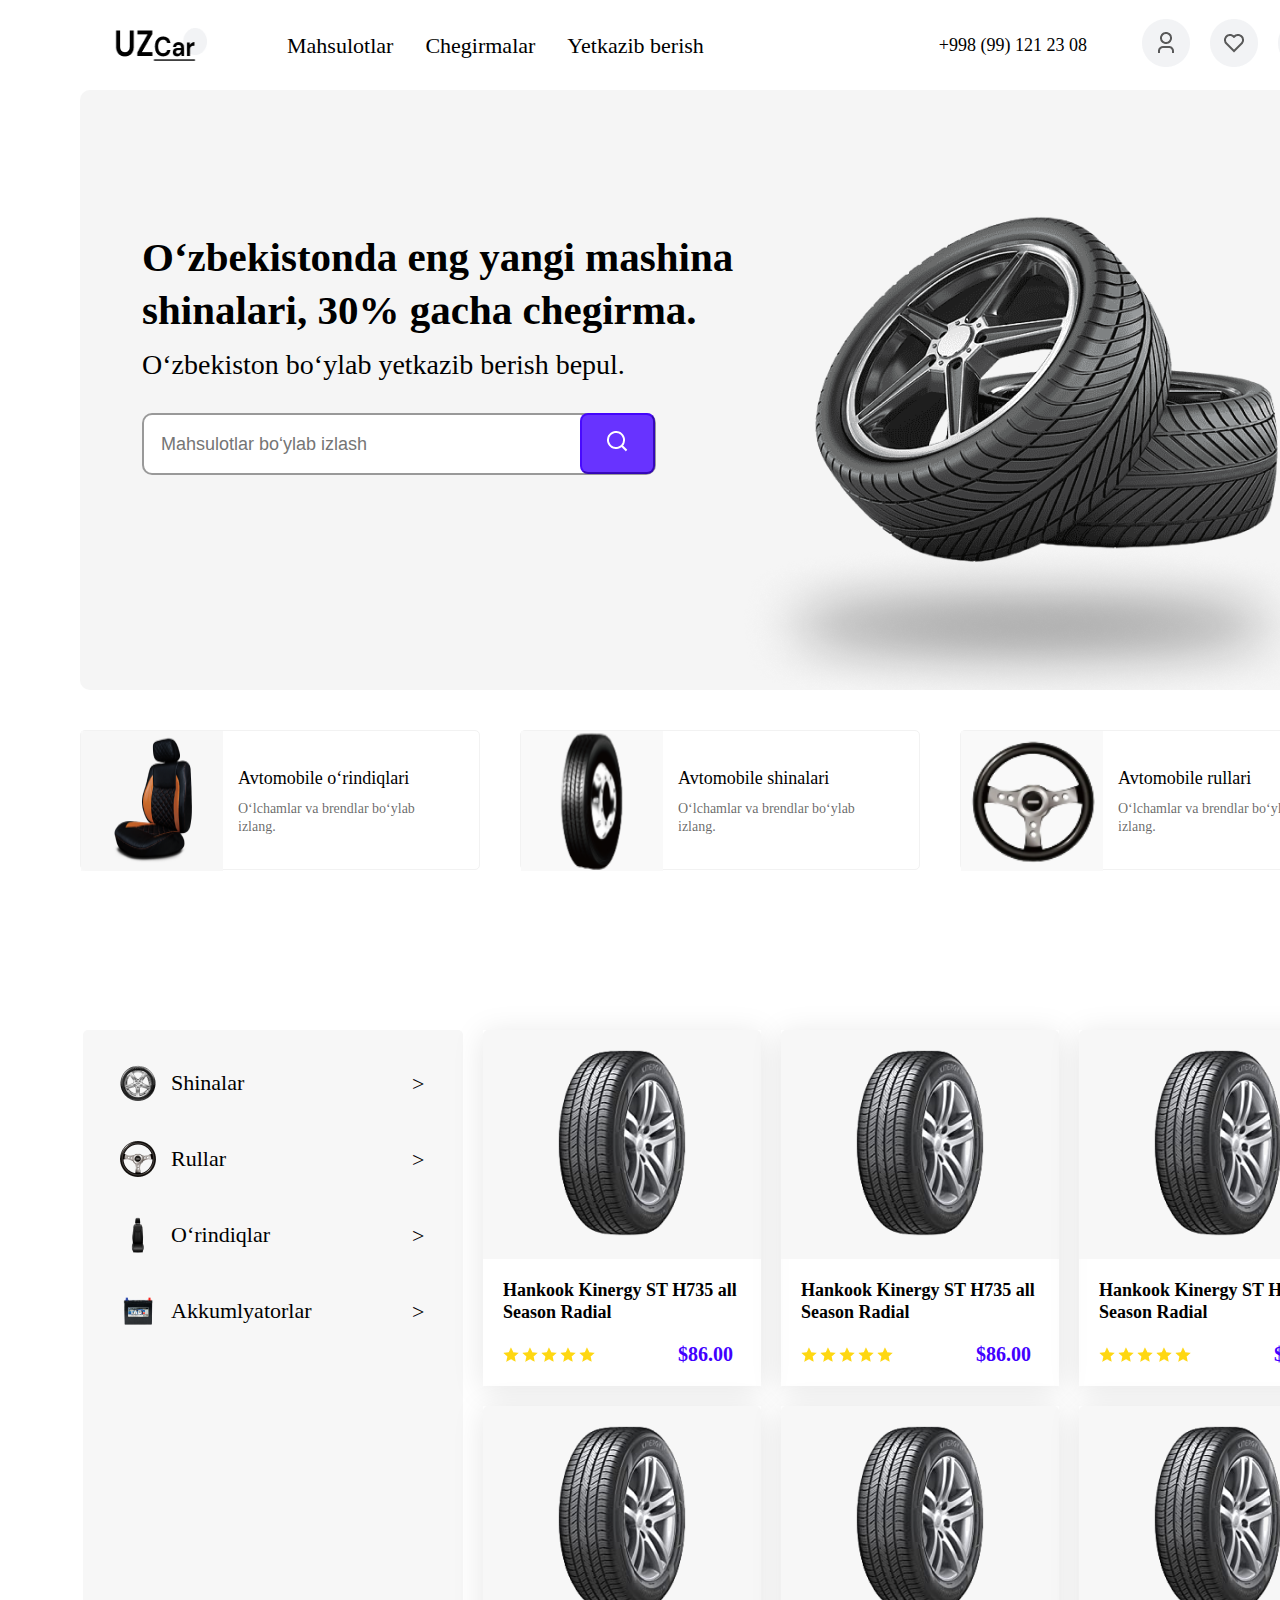
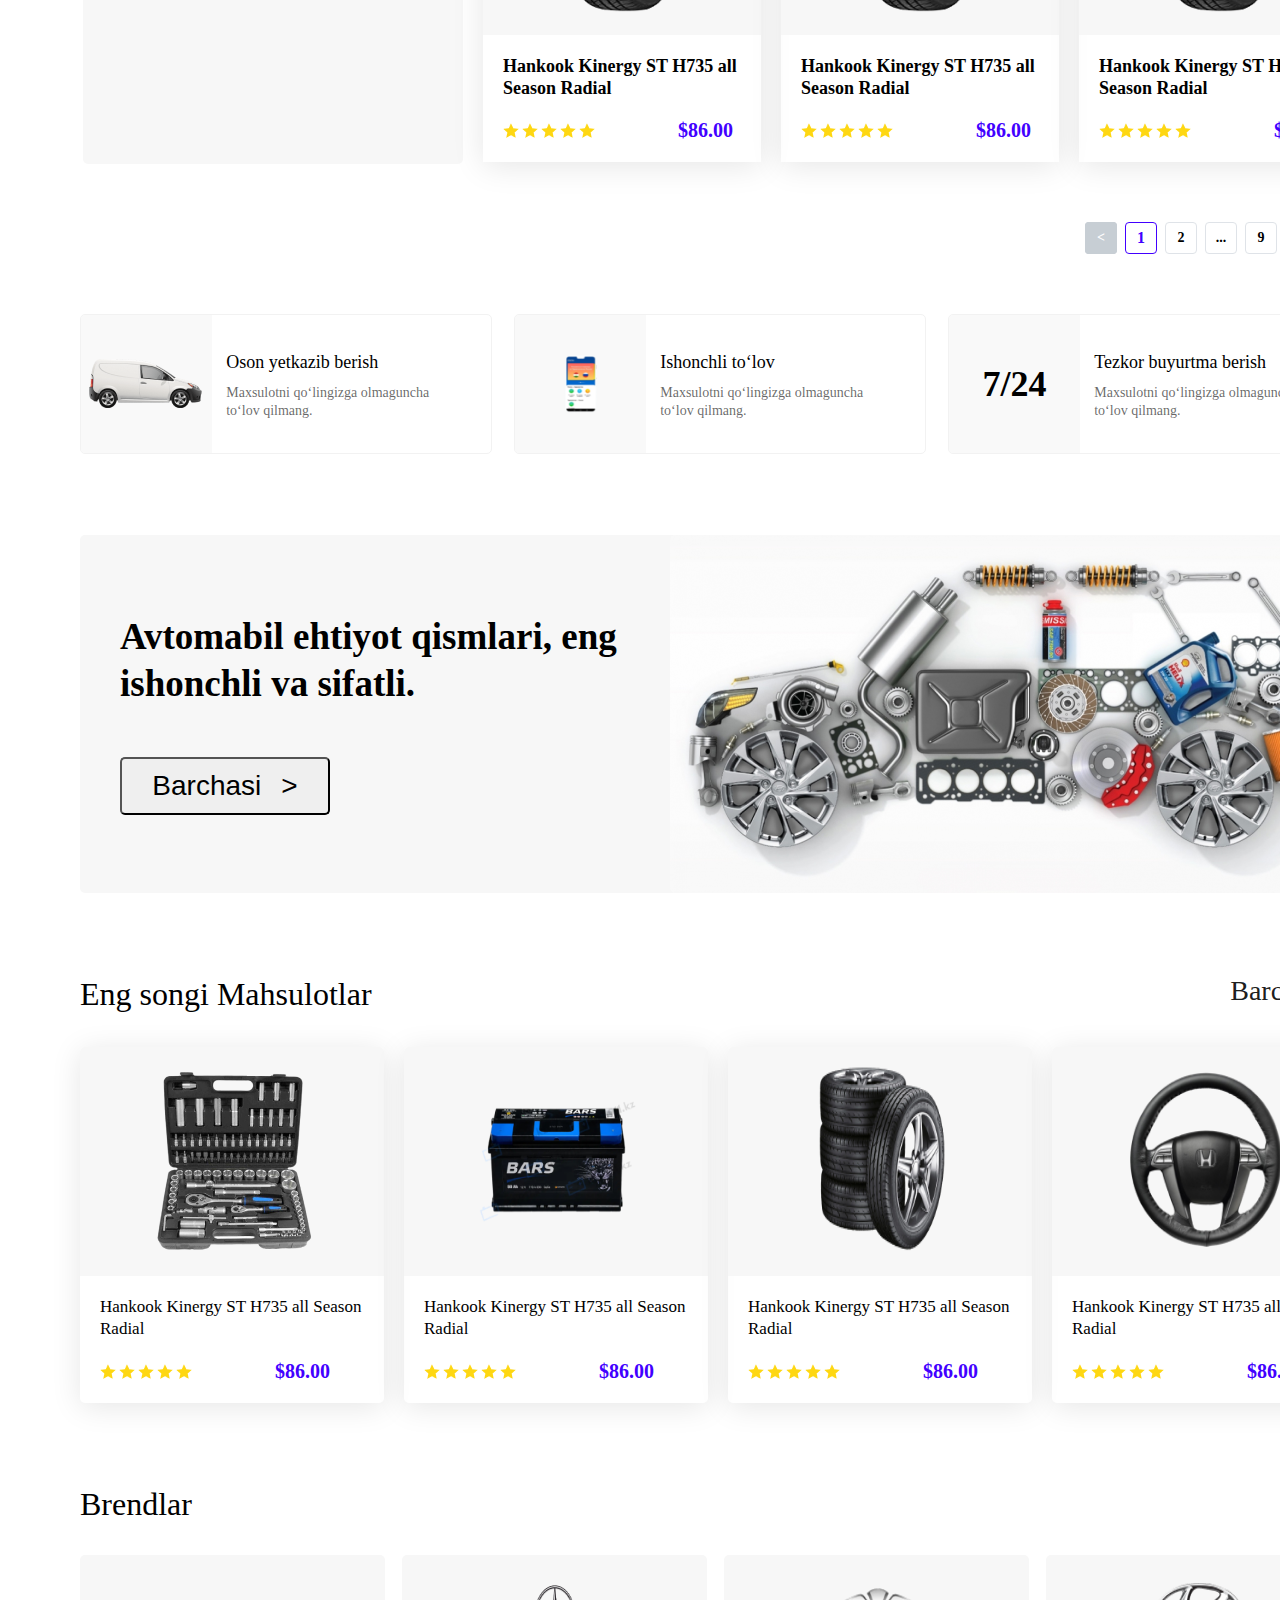
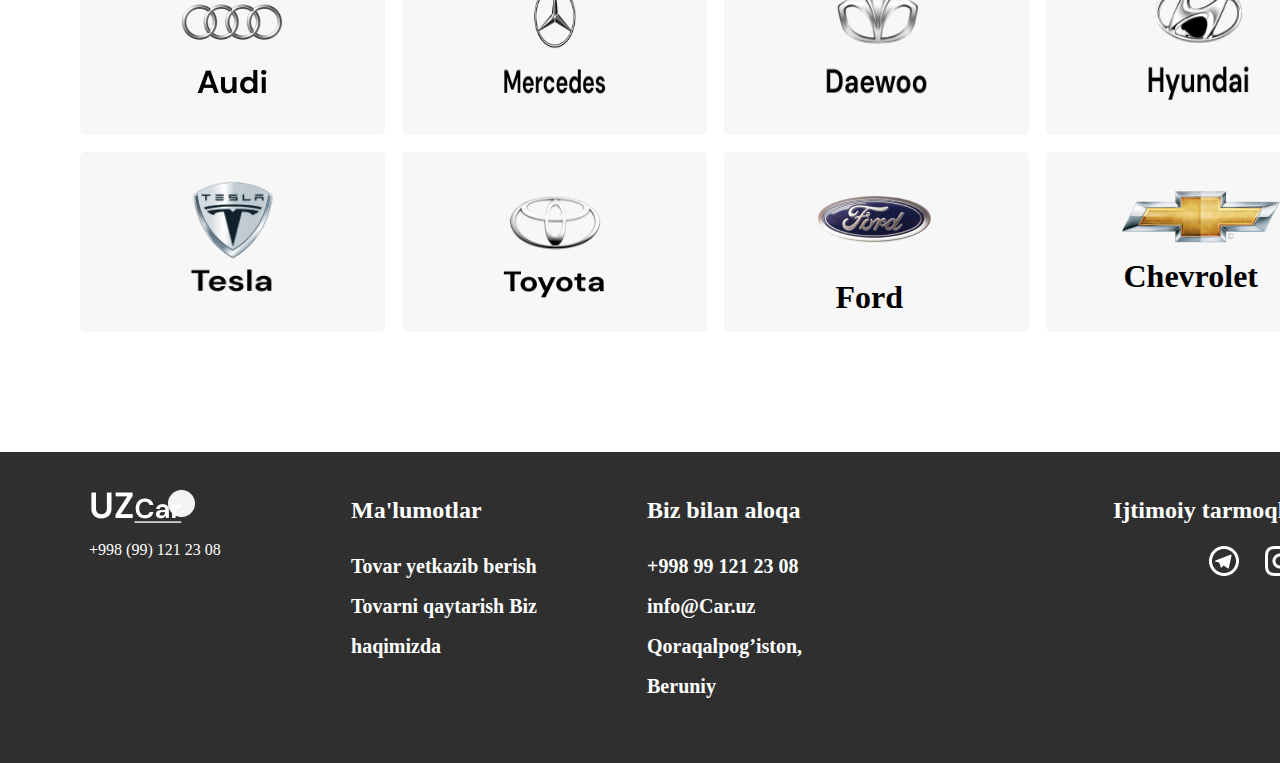
==== commit 3c2e4169: "opiat kakaja to fignia s hoverom, ne meniajetsia cvet teksta" ====
--- a/index.html
+++ b/index.html
@@ -65,7 +65,7 @@
                     <ul>
                         <li class="catalog-choise-menu">
                             <div>
-                                <a class="catalog-choise-menu-products" href="#">
+                                <a class="catalog-choise-menu-products" href="pagetwo.html">
                                     <img class="catalog-product" src="./img/shinalar.png" alt="shinalar">
                                     <p class="catalog-product-title">Shinalar</p>
                                 </a>
--- a/style.css
+++ b/style.css
@@ -64,7 +64,7 @@
 }
 
 .ractangle {
-  width: 1281px;
+  width: 1280px;
   height: 600px;
   margin-left: auto;
   margin-right: auto;
@@ -649,4 +649,186 @@
   display: flex;
   justify-content: flex-end;
   gap: 26px;
+}
+
+.bmw-description-column-content, .bmw-description-column {
+  width: 120px;
+  font-weight: 400;
+  font-size: 22px;
+  line-height: 29px;
+  display: flex;
+  flex-direction: column;
+  gap: 15px;
+}
+
+.bmw-mini-btn-plus, .bmw-mini-btn-minus {
+  font-weight: 400;
+  font-size: 26px;
+  line-height: 34px;
+  border: 0;
+  cursor: pointer;
+}
+
+.bmw {
+  width: 1280px;
+  margin: auto;
+  padding-top: 40px;
+}
+.bmw-flex {
+  display: flex;
+}
+.bmw-background {
+  width: 600px;
+  height: 460px;
+  display: flex;
+  justify-content: center;
+  align-items: center;
+  background: #F7F7F7;
+  border-radius: 5px;
+  margin-right: 50px;
+  margin-bottom: 15px;
+}
+.bmw-steering {
+  width: 333px;
+  height: 339px;
+}
+.bmw-content {
+  display: flex;
+  flex-direction: column;
+}
+.bmw-content-title {
+  width: 612px;
+  font-weight: 700;
+  font-size: 32px;
+  line-height: 42px;
+  letter-spacing: -0.005em;
+  padding-top: 25px;
+  margin-bottom: 15px;
+}
+.bmw-content-subtitle {
+  font-weight: 400;
+  font-size: 22px;
+  line-height: 29px;
+  -webkit-text-decoration-line: underline;
+          text-decoration-line: underline;
+  margin-bottom: 29px;
+}
+.bmw-popularity {
+  display: flex;
+  gap: 5px;
+  margin-bottom: 30px;
+}
+.bmw-popularity-stars {
+  width: 110px;
+  height: 18px;
+}
+.bmw-popularity-5 {
+  font-weight: 400;
+  font-size: 18px;
+  line-height: 23px;
+}
+.bmw-popularity-5-go {
+  font-weight: bold;
+  font-size: 18px;
+  margin-right: 25px;
+}
+.bmw-description {
+  display: flex;
+  width: 240px;
+  margin-bottom: 55px;
+}
+.bmw-description-column {
+  color: rgba(0, 0, 0, 0.7);
+}
+.bmw-description-column-content {
+  color: black;
+}
+.bmw-price {
+  font-weight: bold;
+  font-size: 32px;
+  line-height: 42px;
+}
+.bmw-mini {
+  width: 580px;
+  height: 90px;
+  display: flex;
+  padding-left: 10px;
+}
+.bmw-mini-shopping {
+  display: flex;
+  gap: 20px;
+  margin-left: 65px;
+}
+.bmw-mini-shopping-content {
+  width: 203px;
+  height: 53px;
+  border: 2px solid #4200FF;
+  border-radius: 5px;
+  display: flex;
+  justify-content: center;
+  align-items: center;
+  gap: 13px;
+  margin-top: 39px;
+}
+.bmw-mini-shopping-content:hover {
+  background-color: #4200FF;
+  color: white;
+}
+.bmw-mini-shopping-content a:hover {
+  background-color: #4200FF;
+  color: white;
+}
+.bmw-mini-shopping-img {
+  width: 18px;
+  height: 21px;
+}
+.bmw-mini-shopping-paragraph {
+  font-weight: 400;
+  font-size: 18px;
+  line-height: 23px;
+  color: rgba(0, 0, 0, 0.8);
+}
+.bmw-mini-content {
+  display: flex;
+  gap: 20px;
+}
+.bmw-mini-background {
+  width: 100px;
+  height: 90px;
+  background: #F2F3F5;
+  border-radius: 5px;
+  display: flex;
+  justify-content: center;
+  align-items: center;
+}
+.bmw-mini-img {
+  width: 65px;
+  height: 64px;
+}
+.bmw-mini-btn {
+  font-weight: 400;
+  font-size: 26px;
+  line-height: 34px;
+  display: flex;
+  gap: 20px;
+}
+.bmw-mini-btn-background {
+  width: 118px;
+  height: 53px;
+  background: #F2F3F5;
+  border-radius: 5px;
+  justify-content: center;
+  align-items: center;
+  display: flex;
+  gap: 20px;
+  margin-top: 39px;
+}
+.bmw-mini-btn-plus {
+  padding-top: 5px;
+}
+.bmw-mini-btn-two {
+  font-weight: 400;
+  font-size: 24px;
+  line-height: 31px;
+  padding-top: 5px;
 }/*# sourceMappingURL=style.css.map */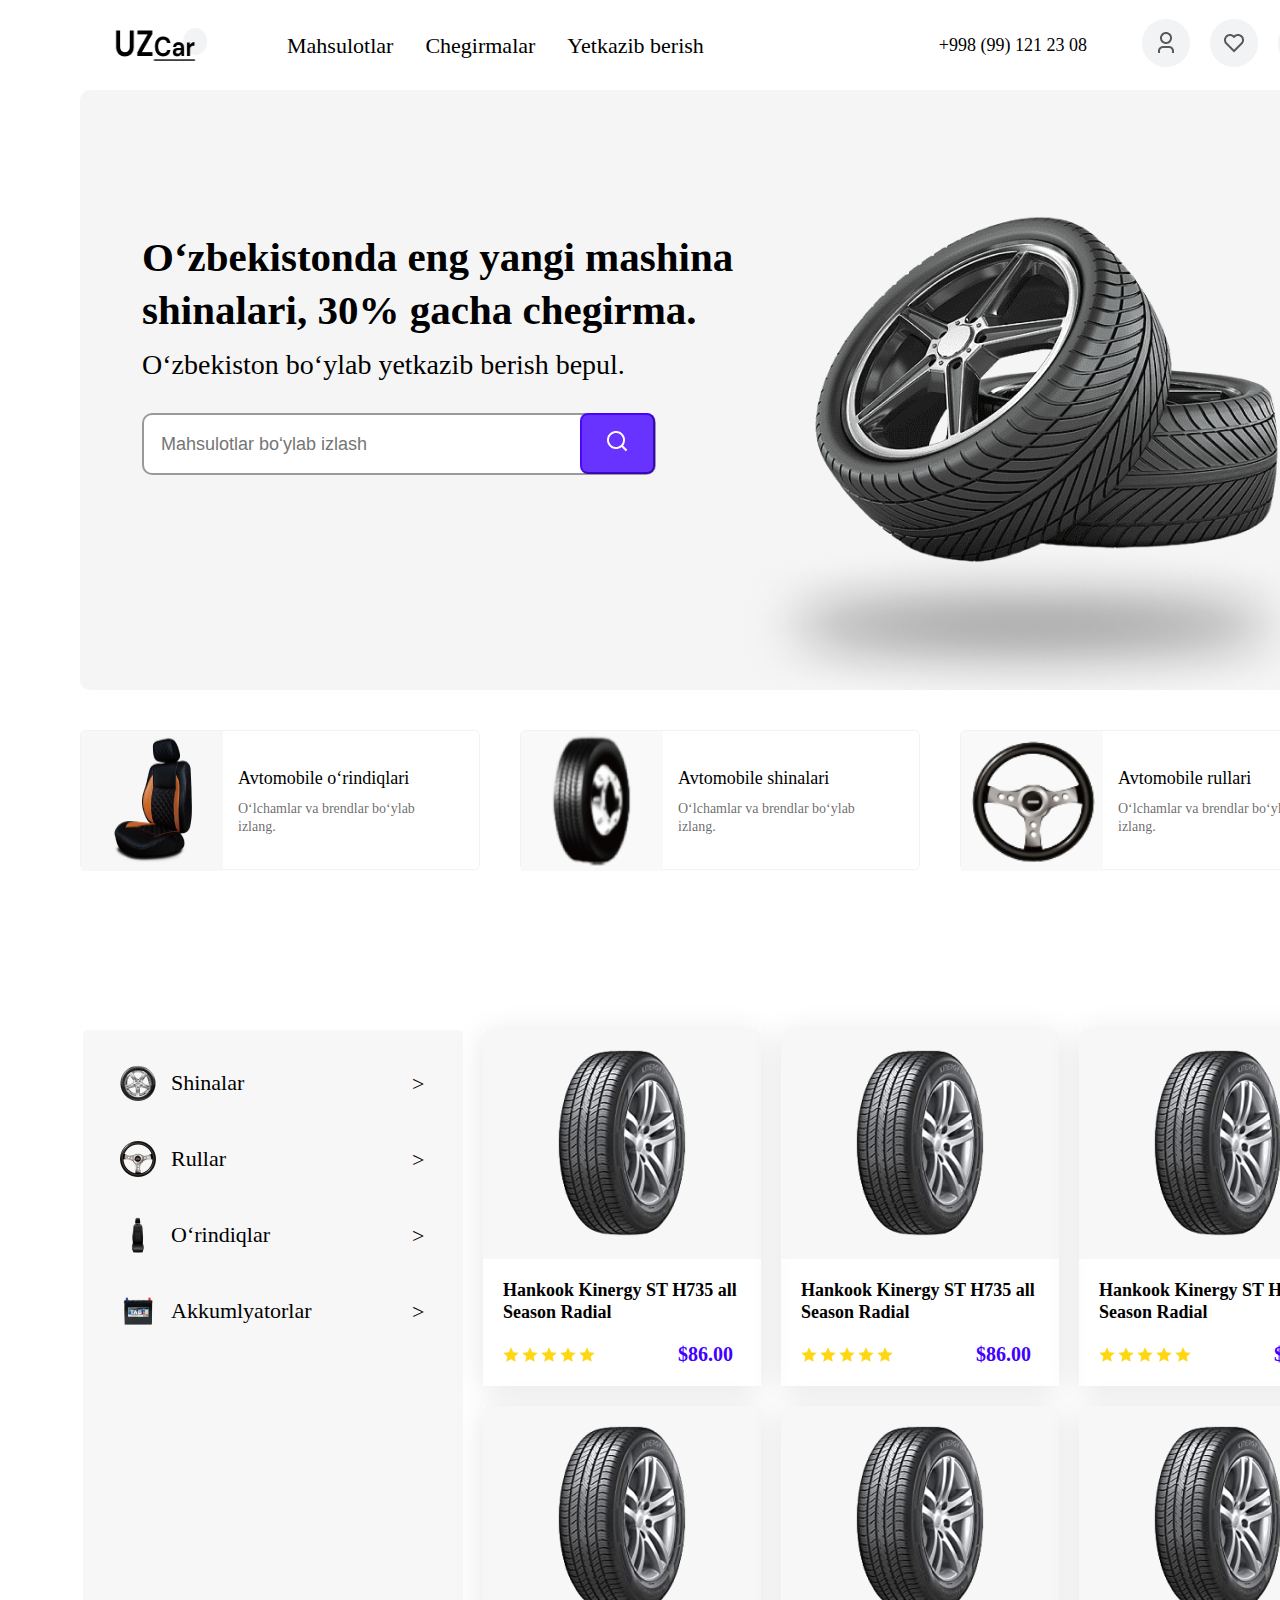
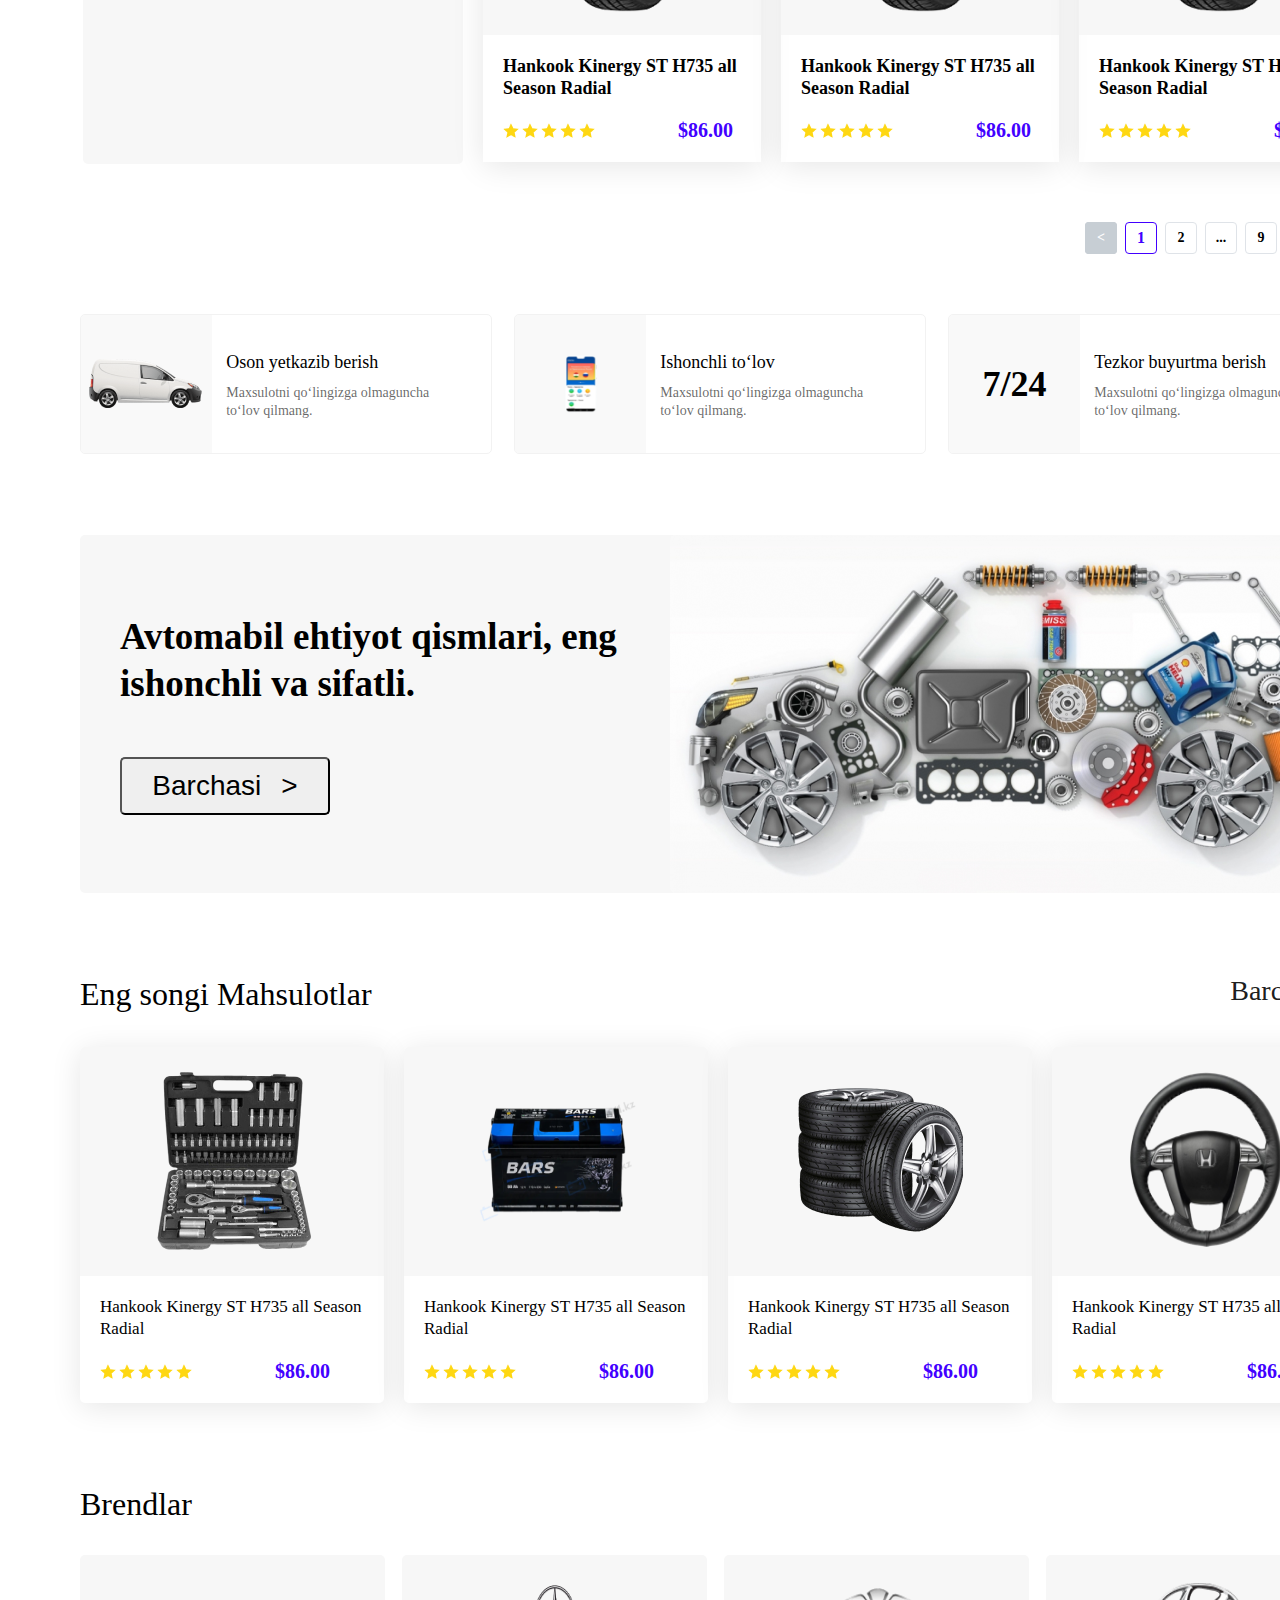
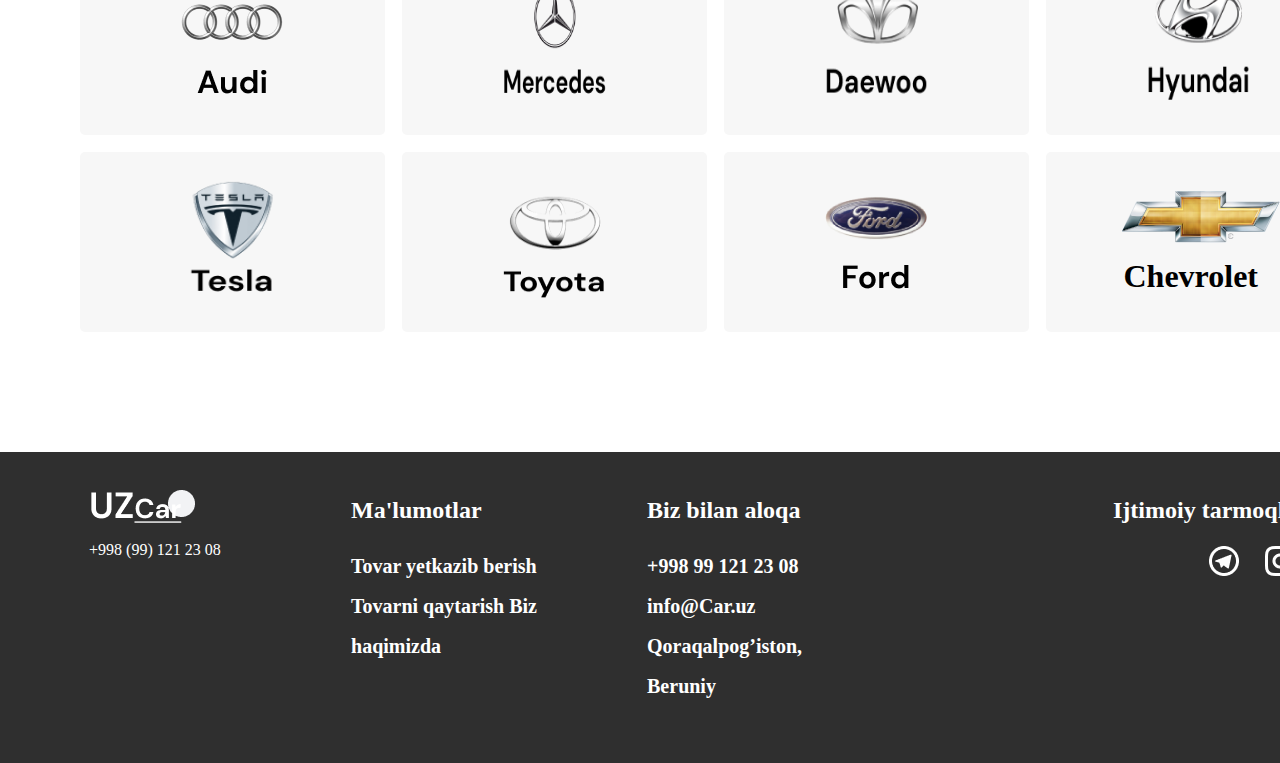
==== commit 4d423d5f: "images" ====
--- a/index.html
+++ b/index.html
@@ -341,9 +341,6 @@
                 <div class="brand-content-card">
                     <div>
                         <img class="brand-content-car-end" src="./img/ford.png" alt="ford">                        
-                        <div class="brand-content-car">
-                            <p>Ford</p>
-                        </div>
                     </div>
                 </div>
                 <div class="brand-content-card">
--- a/style.css
+++ b/style.css
@@ -560,13 +560,6 @@
   background: #F7F7F7;
   border-radius: 5px;
 }
-.brand-content-car {
-  display: flex;
-  font-weight: 700;
-  font-size: 32px;
-  line-height: 42px;
-  margin-left: 30px;
-}
 .brand-content-car-chevrolet {
   display: flex;
   font-weight: 700;
@@ -575,7 +568,7 @@
   margin-left: 10px;
   padding-bottom: 5px;
 }
-.brand-content-car-end-chevrolet {
+.brand-contentcar-end-chevrolet {
   padding-top: 40px;
 }
 .brand-mark {
@@ -672,7 +665,7 @@
 .bmw {
   width: 1280px;
   margin: auto;
-  padding-top: 40px;
+  padding-top: 10px;
 }
 .bmw-flex {
   display: flex;
@@ -753,6 +746,7 @@
   height: 90px;
   display: flex;
   padding-left: 10px;
+  margin-bottom: 60px;
 }
 .bmw-mini-shopping {
   display: flex;
@@ -768,7 +762,7 @@
   justify-content: center;
   align-items: center;
   gap: 13px;
-  margin-top: 39px;
+  margin-top: 38px;
 }
 .bmw-mini-shopping-content:hover {
   background-color: #4200FF;
@@ -831,4 +825,54 @@
   font-size: 24px;
   line-height: 31px;
   padding-top: 5px;
+}
+
+.characteristics-paragraph-two, .characteristics-paragraph {
+  width: 921px;
+  font-weight: 400;
+  font-size: 20px;
+  line-height: 35px;
+  color: rgba(0, 0, 0, 0.8);
+  padding-left: 60px;
+}
+
+.characteristics {
+  width: 1280px;
+  height: 466px;
+  margin: auto;
+  background: #F9F9F9;
+  margin-bottom: 82px;
+}
+.characteristics-menu {
+  display: flex;
+  gap: 60px;
+  padding-left: 60px;
+  padding-top: 40px;
+  margin-bottom: 6px;
+}
+.characteristics-menu-content {
+  font-weight: 500;
+  font-size: 24px;
+  line-height: 31px;
+}
+.characteristics-hr {
+  padding-left: 60px;
+  margin-bottom: 30px;
+}
+.characteristics-line {
+  width: 656px;
+  height: 4px;
+  background: rgba(196, 196, 196, 0.7);
+  border-radius: 4px;
+  position: relative;
+}
+.characteristics-line::after {
+  content: "";
+  border: 4px solid #4200FF;
+  position: absolute;
+  width: 11%;
+  top: -2px;
+}
+.characteristics-paragraph {
+  margin-bottom: 50px;
 }/*# sourceMappingURL=style.css.map */